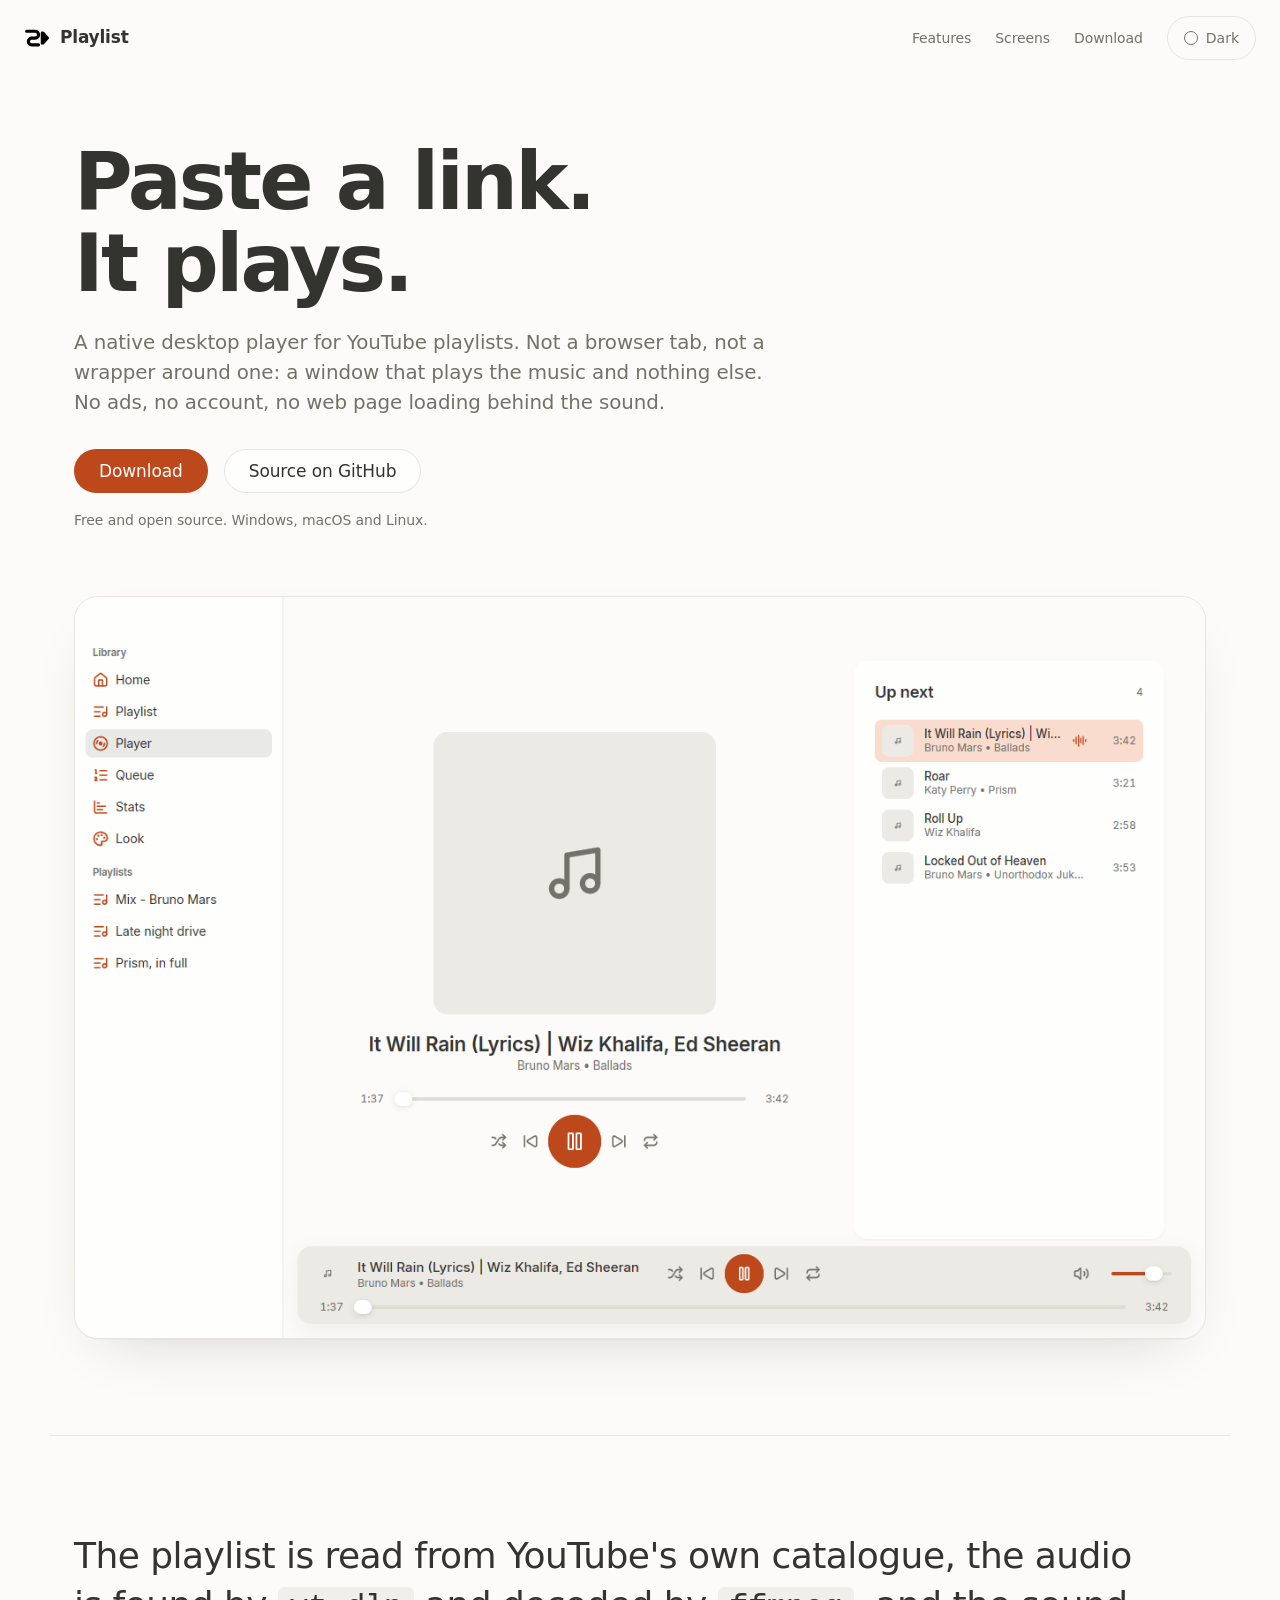
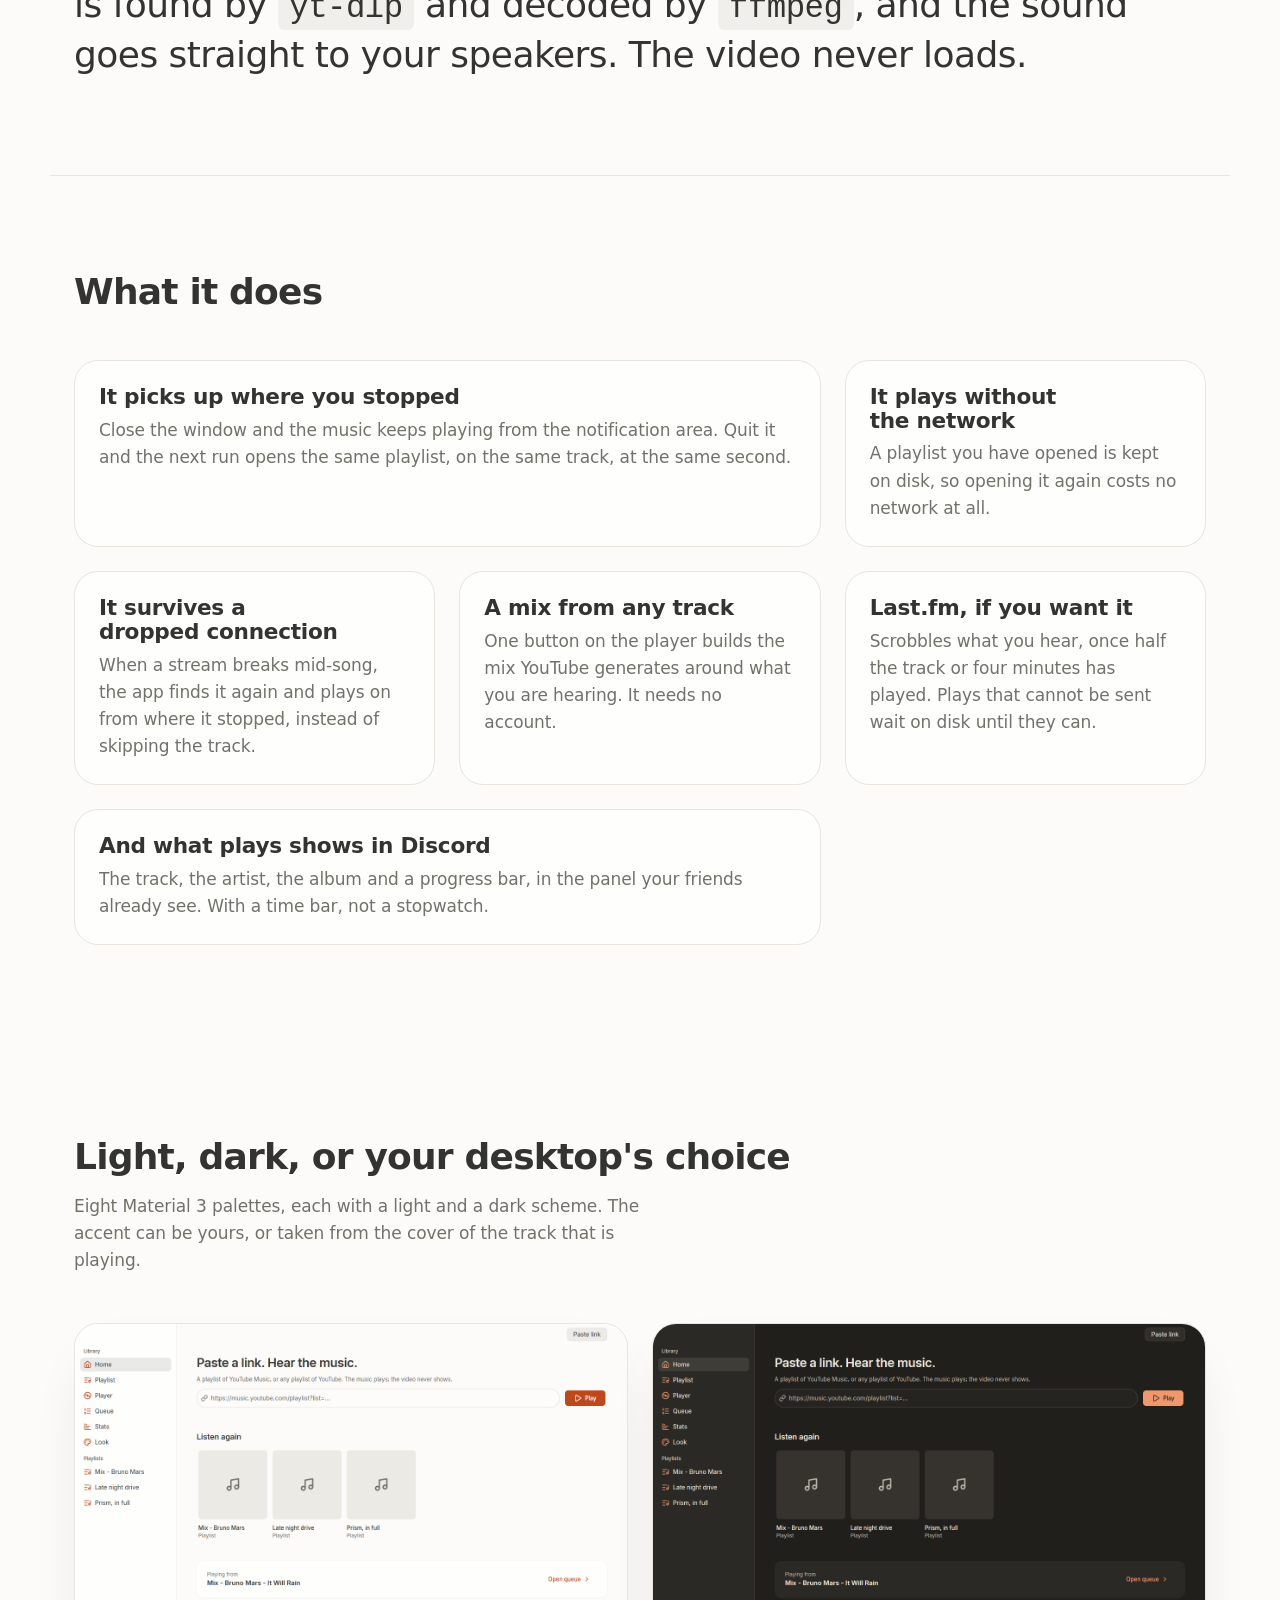
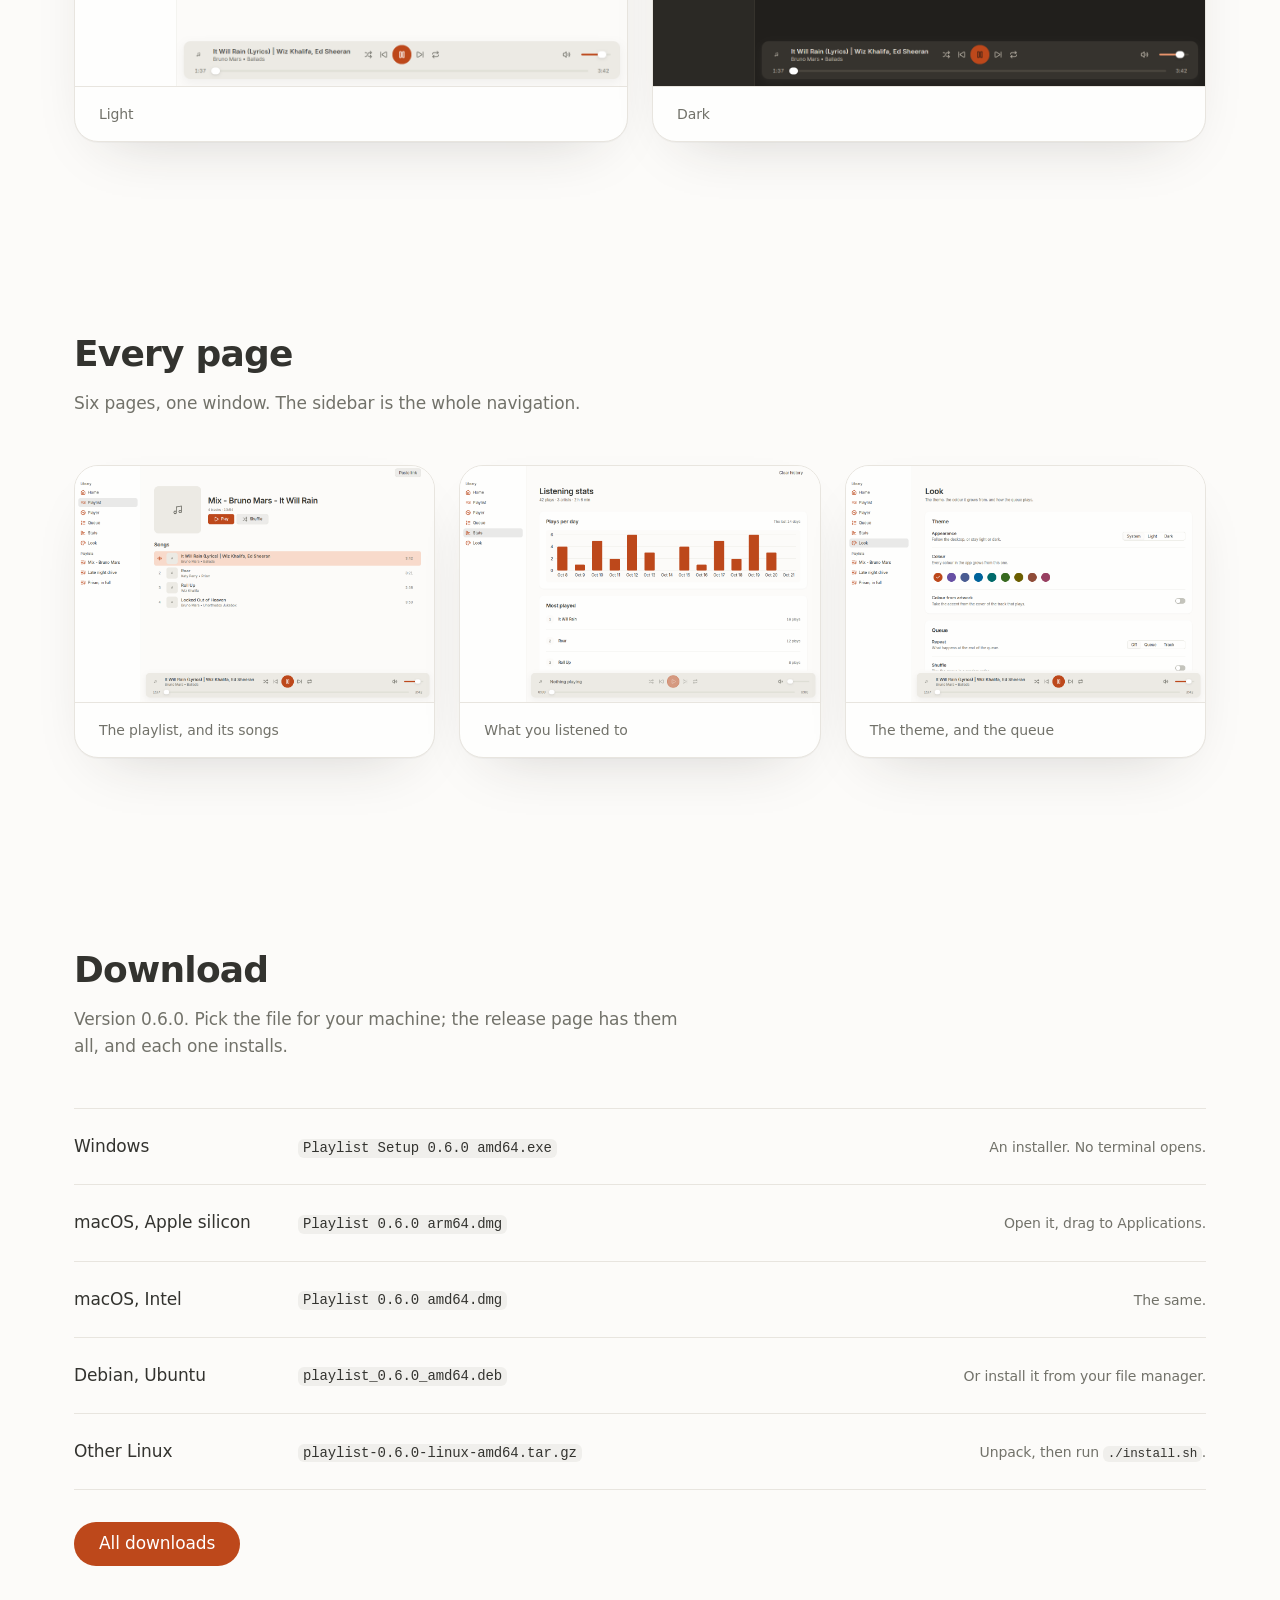
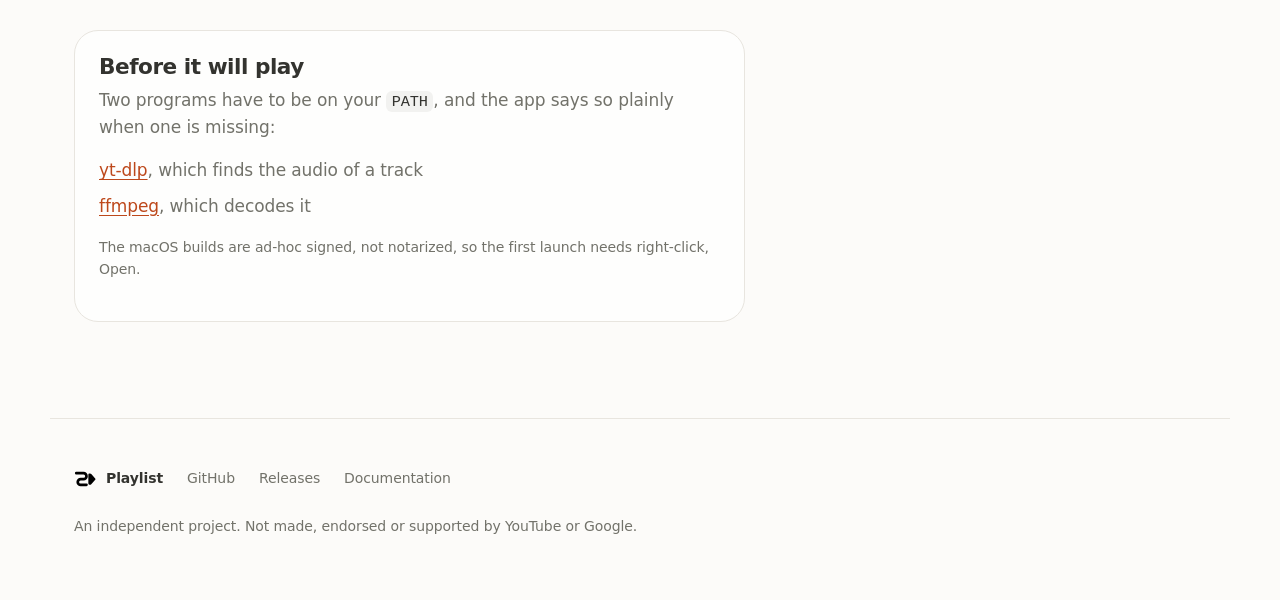
==== site/index.html @ 02766d14 "Add the landing page site/ is a static page for GitHub Pages: the hero, what the app does, both appe" ====
<!DOCTYPE html>
<html lang="en">
<head>
<meta charset="utf-8">
<meta name="viewport" content="width=device-width, initial-scale=1">

<title>Playlist — a native desktop player for YouTube playlists</title>
<meta name="description" content="Paste a YouTube playlist link and it plays. A native desktop app for Windows, macOS and Linux, built with Go. No browser, no ads, no account. It remembers where you stopped, scrobbles to Last.fm, and starts a mix from any track.">
<link rel="canonical" href="https://yaffalhakim1.github.io/playlist/">

<meta property="og:type" content="website">
<meta property="og:site_name" content="Playlist">
<meta property="og:title" content="Playlist — a native desktop player for YouTube playlists">
<meta property="og:description" content="Paste a YouTube playlist link and it plays. A native desktop app for Windows, macOS and Linux. No browser, no ads, no account.">
<meta property="og:url" content="https://yaffalhakim1.github.io/playlist/">
<meta property="og:image" content="https://yaffalhakim1.github.io/playlist/assets/social.png">
<meta property="og:image:width" content="1280">
<meta property="og:image:height" content="640">
<meta property="og:image:alt" content="The Playlist player, showing a track with its cover art and the queue beside it.">
<meta name="twitter:card" content="summary_large_image">
<meta name="twitter:title" content="Playlist — a native desktop player for YouTube playlists">
<meta name="twitter:description" content="Paste a YouTube playlist link and it plays. A native desktop app for Windows, macOS and Linux.">
<meta name="twitter:image" content="https://yaffalhakim1.github.io/playlist/assets/social.png">

<meta name="theme-color" content="#fcfbf9" media="(prefers-color-scheme: light)">
<meta name="theme-color" content="#211f1c" media="(prefers-color-scheme: dark)">

<link rel="icon" href="assets/favicon.ico" sizes="48x48">
<link rel="icon" href="assets/favicon.svg" type="image/svg+xml">
<link rel="apple-touch-icon" href="assets/apple-touch-icon.png">
<link rel="manifest" href="site.webmanifest">
<link rel="stylesheet" href="styles.css">

<script type="application/ld+json">
{
  "@context": "https://schema.org",
  "@type": "SoftwareApplication",
  "name": "Playlist",
  "applicationCategory": "MultimediaApplication",
  "operatingSystem": "Windows, macOS, Linux",
  "description": "A native desktop player for YouTube playlists. Paste a link and it plays, without a browser, ads, or an account.",
  "url": "https://yaffalhakim1.github.io/playlist/",
  "downloadUrl": "https://github.com/yaffalhakim1/playlist/releases/latest",
  "softwareVersion": "0.6.0",
  "license": "https://github.com/yaffalhakim1/playlist",
  "offers": { "@type": "Offer", "price": "0", "priceCurrency": "USD" },
  "screenshot": "https://yaffalhakim1.github.io/playlist/assets/player.png",
  "featureList": [
    "Plays YouTube playlists without a browser",
    "Remembers the playlist and the place in the track",
    "Shuffle, repeat, and a queue you can see",
    "Last.fm scrobbling",
    "Discord Rich Presence",
    "Listening stats",
    "Material 3 palettes, light and dark",
    "Start a mix from any track"
  ]
}
</script>

<script>
  // Set the theme before the first paint, so the page never flashes the wrong
  // one. It is inline and tiny on purpose: a separate file would arrive too
  // late and the flash is exactly what this prevents.
  (function () {
    var saved = null;
    try { saved = localStorage.getItem("theme"); } catch (e) {}
    var dark = saved ? saved === "dark"
      : window.matchMedia("(prefers-color-scheme: dark)").matches;
    document.documentElement.dataset.theme = dark ? "dark" : "light";
    document.documentElement.classList.add("js");
  })();
</script>
</head>

<body>
<a class="skip" href="#main">Skip to content</a>

<header class="site-head">
  <a class="brand" href="./" aria-label="Playlist, home">
    <img src="assets/b-small.svg" alt="" width="28" height="28" class="brand-mark">
    <span>Playlist</span>
  </a>

  <nav aria-label="Sections">
    <a href="#features">Features</a>
    <a href="#screens">Screens</a>
    <a href="#download">Download</a>
  </nav>

  <button class="theme" id="theme-toggle" type="button" aria-live="polite">
    <span class="theme-icon" aria-hidden="true"></span>
    <span class="theme-label">Dark</span>
  </button>
</header>

<main id="main">

  <!-- The hero. The promise is the product's own: paste a link, it plays. -->
  <section class="hero" aria-labelledby="hero-title">
    <h1 id="hero-title">Paste a link.<br>It plays.</h1>
    <p class="lede">
      A native desktop player for YouTube playlists. Not a browser tab, not a
      wrapper around one: a window that plays the music and nothing else. No
      ads, no account, no web page loading behind the sound.
    </p>

    <div class="cta">
      <a class="button button-primary" id="download-top"
         href="https://github.com/yaffalhakim1/playlist/releases/latest">
        Download
      </a>
      <a class="button button-quiet"
         href="https://github.com/yaffalhakim1/playlist">Source on GitHub</a>
    </div>
    <p class="cta-note" id="cta-note">
      Free and open source. Windows, macOS and Linux.
    </p>

    <figure class="shot shot-hero reveal">
      <picture>
        <img src="assets/player.png" data-light="assets/player.png" data-dark="assets/player-dark.png"
             alt="The Playlist player: cover art, the track title and artist, a seek bar at 1:37 of 3:42, the transport controls, and the queue beside it."
             width="1280" height="840" fetchpriority="high" decoding="async">
      </picture>
    </figure>
  </section>

  <!-- One statement about what makes it different, before the feature list. -->
  <section class="claim" aria-label="How it works">
    <p>
      The playlist is read from YouTube's own catalogue, the audio is found by
      <code>yt-dlp</code> and decoded by <code>ffmpeg</code>, and the sound goes
      straight to your speakers. The video never loads.
    </p>
  </section>

  <section id="features" class="features" aria-labelledby="features-title">
    <h2 id="features-title">What it does</h2>

    <div class="feature-grid">
      <article class="feature feature-wide">
        <h3>It picks up where you stopped</h3>
        <p>
          Close the window and the music keeps playing from the notification
          area. Quit it and the next run opens the same playlist, on the same
          track, at the same second.
        </p>
      </article>

      <article class="feature">
        <h3>It plays without the network</h3>
        <p>
          A playlist you have opened is kept on disk, so opening it again costs
          no network at all.
        </p>
      </article>

      <article class="feature">
        <h3>It survives a dropped connection</h3>
        <p>
          When a stream breaks mid-song, the app finds it again and plays on
          from where it stopped, instead of skipping the track.
        </p>
      </article>

      <article class="feature">
        <h3>A mix from any track</h3>
        <p>
          One button on the player builds the mix YouTube generates around what
          you are hearing. It needs no account.
        </p>
      </article>

      <article class="feature">
        <h3>Last.fm, if you want it</h3>
        <p>
          Scrobbles what you hear, once half the track or four minutes has
          played. Plays that cannot be sent wait on disk until they can.
        </p>
      </article>

      <article class="feature feature-wide">
        <h3>And what plays shows in Discord</h3>
        <p>
          The track, the artist, the album and a progress bar, in the panel
          your friends already see. With a time bar, not a stopwatch.
        </p>
      </article>
    </div>
  </section>

  <!-- Two appearances, shown together rather than swapped: the difference is
       the point, and hiding one would hide it. -->
  <section class="appearances" aria-labelledby="appearances-title">
    <h2 id="appearances-title">Light, dark, or your desktop's choice</h2>
    <p class="section-lede">
      Eight Material 3 palettes, each with a light and a dark scheme. The accent
      can be yours, or taken from the cover of the track that is playing.
    </p>

    <div class="pair">
      <figure class="shot reveal">
        <img src="assets/home.png" alt="The home page in light: the link field, and the playlists played before."
             width="1280" height="840" loading="lazy" decoding="async">
        <figcaption>Light</figcaption>
      </figure>
      <figure class="shot reveal">
        <img src="assets/home-dark.png" alt="The same home page in dark, with the cream background and dark ink reversed."
             width="1280" height="840" loading="lazy" decoding="async">
        <figcaption>Dark</figcaption>
      </figure>
    </div>
  </section>

  <section id="screens" class="gallery" aria-labelledby="screens-title">
    <h2 id="screens-title">Every page</h2>
    <p class="section-lede">
      Six pages, one window. The sidebar is the whole navigation.
    </p>

    <div class="gallery-grid">
      <figure class="shot reveal">
        <picture>
          <img src="assets/playlist.png" data-light="assets/playlist.png" data-dark="assets/playlist-dark.png"
               alt="The playlist page: the cover, the title, and the songs with their artists and lengths."
               width="1280" height="840" loading="lazy" decoding="async">
        </picture>
        <figcaption>The playlist, and its songs</figcaption>
      </figure>

      <figure class="shot reveal">
        <picture>
          <img src="assets/stats.png" data-light="assets/stats.png" data-dark="assets/stats-dark.png"
               alt="The stats page: one headline about the period, three facts, and a chart of plays per day."
               width="1280" height="840" loading="lazy" decoding="async">
        </picture>
        <figcaption>What you listened to</figcaption>
      </figure>

      <figure class="shot reveal">
        <picture>
          <img src="assets/look.png" data-light="assets/look.png" data-dark="assets/look-dark.png"
               alt="The Look page: appearance, palette swatches, accent colours, and the queue settings."
               width="1280" height="840" loading="lazy" decoding="async">
        </picture>
        <figcaption>The theme, and the queue</figcaption>
      </figure>
    </div>
  </section>

  <section id="download" class="download" aria-labelledby="download-title">
    <h2 id="download-title">Download</h2>
    <p class="section-lede">
      Version 0.6.0. Pick the file for your machine; the release page has them
      all, and each one installs.
    </p>

    <ul class="platforms">
      <li>
        <span class="platform-name">Windows</span>
        <span class="platform-file"><code>Playlist Setup 0.6.0 amd64.exe</code></span>
        <span class="platform-note">An installer. No terminal opens.</span>
      </li>
      <li>
        <span class="platform-name">macOS, Apple silicon</span>
        <span class="platform-file"><code>Playlist 0.6.0 arm64.dmg</code></span>
        <span class="platform-note">Open it, drag to Applications.</span>
      </li>
      <li>
        <span class="platform-name">macOS, Intel</span>
        <span class="platform-file"><code>Playlist 0.6.0 amd64.dmg</code></span>
        <span class="platform-note">The same.</span>
      </li>
      <li>
        <span class="platform-name">Debian, Ubuntu</span>
        <span class="platform-file"><code>playlist_0.6.0_amd64.deb</code></span>
        <span class="platform-note">Or install it from your file manager.</span>
      </li>
      <li>
        <span class="platform-name">Other Linux</span>
        <span class="platform-file"><code>playlist-0.6.0-linux-amd64.tar.gz</code></span>
        <span class="platform-note">Unpack, then run <code>./install.sh</code>.</span>
      </li>
    </ul>

    <p class="button-row">
      <a class="button button-primary"
         href="https://github.com/yaffalhakim1/playlist/releases/latest">
        All downloads
      </a>
    </p>

    <div class="requirements">
      <h3>Before it will play</h3>
      <p>
        Two programs have to be on your <code>PATH</code>, and the app says so
        plainly when one is missing:
      </p>
      <ul>
        <li><a href="https://github.com/yt-dlp/yt-dlp">yt-dlp</a>, which finds the audio of a track</li>
        <li><a href="https://ffmpeg.org">ffmpeg</a>, which decodes it</li>
      </ul>
      <p class="small">
        The macOS builds are ad-hoc signed, not notarized, so the first launch
        needs right-click, Open.
      </p>
    </div>
  </section>

</main>

<footer class="site-foot">
  <div class="foot-brand">
    <img src="assets/b-small.svg" alt="" width="24" height="24">
    <span>Playlist</span>
  </div>
  <nav aria-label="Elsewhere">
    <a href="https://github.com/yaffalhakim1/playlist">GitHub</a>
    <a href="https://github.com/yaffalhakim1/playlist/releases">Releases</a>
    <a href="https://github.com/yaffalhakim1/playlist/tree/main/docs">Documentation</a>
  </nav>
  <p class="small">
    An independent project. Not made, endorsed or supported by YouTube or Google.
  </p>
</footer>

<script src="main.js"></script>
</body>
</html>
---- site/styles.css ----
/* Playlist — landing page.
 *
 * The colours are the app's own, from src/palettes.go: the Onevra palette the
 * default build ships with. Nothing here is a new colour; every value has a
 * contrast figure in the comment beside it, computed rather than estimated.
 *
 * The scale is the app's too: a 8px base, a 24px inset, and one rounding for
 * cards. A page about a product should look like the product.
 */

:root {
  /* Light: the app's default palette. */
  --page: #fcfbf9;
  --card: #fefefd;
  --ink: #33332f;        /* 12.27:1 on the page */
  --muted: #72726a;      /*  4.69:1 on the page, AA for body */
  --accent: #bd481b;     /*  4.94:1 on the page */
  --on-accent: #ffffff;  /*  5.11:1 on the accent */
  --hairline: #e8e5df;
  --shadow: 42 38 32;

  /* The scale. Every distance is one of these, or a multiple. */
  --s1: 8px;
  --s2: 16px;
  --s3: 24px;
  --s4: 32px;
  --s5: 48px;
  --s6: 64px;
  --s7: 96px;
  --s8: 128px;

  --radius: 24px;
  --radius-small: 12px;

  /* Type. One family, four sizes, three weights. */
  --font: "Inter", -apple-system, BlinkMacSystemFont, "Segoe UI", system-ui, sans-serif;
  --mono: ui-monospace, "SF Mono", "JetBrains Mono", Menlo, monospace;

  --display: clamp(2.6rem, 1.4rem + 5vw, 5rem);
  --headline: clamp(1.6rem, 1.2rem + 1.6vw, 2.25rem);
  --title: clamp(1.15rem, 1.05rem + 0.4vw, 1.35rem);
  --body: clamp(1rem, 0.96rem + 0.2vw, 1.0625rem);
  --small: 0.875rem;

  --ease-out: cubic-bezier(0.23, 1, 0.32, 1);
  --ease-in-out: cubic-bezier(0.77, 0, 0.175, 1);
}

:root[data-theme="dark"] {
  --page: #211f1c;
  --card: #2b2925;
  --ink: #eeeae2;        /* 13.70:1 on the page */
  --muted: #bdb6aa;      /*  8.17:1 on the page */
  --accent: #ed986e;     /*  7.29:1 on the page */
  --on-accent: #211f1c;  /*  7.29:1 on the accent */
  --hairline: #3a3733;
  --shadow: 0 0 0;
}

/* --- reset ------------------------------------------------------------- */

*, *::before, *::after { box-sizing: border-box; }

html {
  /* The anchor links should not put a heading under the sticky header. */
  scroll-padding-top: var(--s7);
  -webkit-text-size-adjust: 100%;
}

body {
  margin: 0;
  background: var(--page);
  color: var(--ink);
  font-family: var(--font);
  font-size: var(--body);
  line-height: 1.6;
  /* Large text is tracked tight, small text open. Apple's own rule, and the
     app follows it too. */
  letter-spacing: -0.006em;
  -webkit-font-smoothing: antialiased;
  text-rendering: optimizeLegibility;
}

img { max-width: 100%; height: auto; display: block; }

h1, h2, h3 {
  margin: 0;
  font-weight: 600;
  line-height: 1.1;
  letter-spacing: -0.022em;
  text-wrap: balance;
}

p { margin: 0; }
ul { margin: 0; padding: 0; list-style: none; }

code {
  font-family: var(--mono);
  font-size: 0.9em;
  /* The ink, not the muted colour: the tint behind the chip lifts the
     background enough that muted text falls to 4.21:1, under the 4.5:1 that
     body text needs. Full-strength ink is 11.8:1 on the same tint. */
  color: var(--ink);
  background: color-mix(in oklab, var(--ink) 6%, transparent);
  padding: 0.1em 0.35em;
  border-radius: 6px;
}

a { color: var(--accent); text-underline-offset: 0.2em; }
a:hover { text-decoration-thickness: 2px; }

:focus-visible {
  outline: 2px solid var(--accent);
  outline-offset: 3px;
  border-radius: 4px;
}

.skip {
  position: absolute;
  left: -9999px;
  top: var(--s2);
  background: var(--card);
  color: var(--ink);
  padding: var(--s1) var(--s2);
  border-radius: var(--radius-small);
  z-index: 10;
}
.skip:focus { left: var(--s2); }

/* --- the header ------------------------------------------------------- */

.site-head {
  position: sticky;
  top: 0;
  z-index: 5;
  display: flex;
  align-items: center;
  gap: var(--s3);
  padding: var(--s2) var(--s3);
  /* Glass over the content, which is the one place a blur belongs: the
     floating functional layer, never the content itself. */
  background: color-mix(in oklab, var(--page) 82%, transparent);
  backdrop-filter: blur(18px) saturate(180%);
  -webkit-backdrop-filter: blur(18px) saturate(180%);
  border-bottom: 1px solid transparent;
  transition: border-color 200ms var(--ease-out);
  /* A narrow window has no room for the sections beside the name and the
     switch. They wrap rather than push the switch off the edge. */
  flex-wrap: wrap;
  row-gap: var(--s1);
}

.site-head[data-stuck="true"] { border-bottom-color: var(--hairline); }

.brand {
  display: flex;
  align-items: center;
  gap: var(--s1);
  color: var(--ink);
  text-decoration: none;
  font-weight: 600;
  letter-spacing: -0.012em;
}
.brand-mark { width: 28px; height: 28px; }

.site-head nav {
  display: flex;
  flex-wrap: wrap;
  gap: var(--s3);
  margin-left: auto;
  font-size: var(--small);
}

/* Under about 560px the sections do not fit beside the name, so they take a
   row of their own and the switch stays on the first. */
@media (max-width: 560px) {
  .site-head { gap: var(--s2); }
  .site-head nav {
    order: 3;
    width: 100%;
    margin-left: 0;
    gap: var(--s2);
  }
  .theme { margin-left: auto; }
}
.site-head nav a {
  color: var(--muted);
  text-decoration: none;
  transition: color 160ms var(--ease-out);
}
.site-head nav a:hover { color: var(--ink); }

.theme {
  display: inline-flex;
  align-items: center;
  gap: var(--s1);
  /* 44px tall: a comfortable target, and it clears the pointer minimum. */
  min-height: 44px;
  padding: 0 var(--s2);
  font: inherit;
  font-size: var(--small);
  color: var(--muted);
  background: transparent;
  border: 1px solid var(--hairline);
  border-radius: 999px;
  cursor: pointer;
  transition: color 160ms var(--ease-out), border-color 160ms var(--ease-out);
}
.theme:hover { color: var(--ink); border-color: var(--muted); }

/* The icon is drawn, not a character: a disc that is filled in the dark and
   outlined in the light, so the button says what it will do. */
.theme-icon {
  width: 14px;
  height: 14px;
  border-radius: 50%;
  border: 1.5px solid currentColor;
  background: transparent;
  transition: background 200ms var(--ease-out), transform 200ms var(--ease-out);
}
:root[data-theme="dark"] .theme-icon {
  background: currentColor;
  transform: scale(0.82);
}

/* --- layout ----------------------------------------------------------- */

main > section {
  /* One inset for the page, and one width for the text: a measure past about
     70 characters is hard to read, whatever the window. */
  padding: var(--s7) var(--s3);
  max-width: 1180px;
  margin: 0 auto;
}

.hero { padding-top: var(--s6); }

.hero h1 {
  font-size: var(--display);
  letter-spacing: -0.035em;
  line-height: 1.02;
  max-width: 16ch;
}

.lede {
  margin-top: var(--s3);
  max-width: 56ch;
  color: var(--muted);
  font-size: clamp(1.0625rem, 1rem + 0.3vw, 1.25rem);
  line-height: 1.5;
}

.cta {
  display: flex;
  flex-wrap: wrap;
  gap: var(--s2);
  margin-top: var(--s4);
}

.button {
  display: inline-flex;
  align-items: center;
  justify-content: center;
  /* 44px: the smallest comfortable target. */
  min-height: 44px;
  padding: 0 var(--s3);
  border-radius: 999px;
  font-weight: 500;
  font-size: var(--body);
  text-decoration: none;
  border: 1px solid transparent;
  transition: background 160ms var(--ease-out), border-color 160ms var(--ease-out),
              transform 160ms var(--ease-out);
}
.button:active { transform: scale(0.98); }

.button-primary {
  background: var(--accent);
  color: var(--on-accent);
}
.button-primary:hover { background: color-mix(in oklab, var(--accent) 88%, var(--ink)); }

.button-quiet {
  color: var(--ink);
  border-color: var(--hairline);
  background: var(--card);
}
.button-quiet:hover { border-color: var(--muted); }

.cta-note {
  margin-top: var(--s2);
  font-size: var(--small);
  color: var(--muted);
}

/* --- shots ------------------------------------------------------------ */

.shot {
  margin: 0;
  border-radius: var(--radius);
  overflow: hidden;
  /* A hairline and a shadow too faint to notice: the card reads as a surface,
     not as a box drawn around a picture. */
  border: 1px solid var(--hairline);
  box-shadow: 0 1px 0 0 rgb(var(--shadow) / 0.03),
              0 24px 60px -32px rgb(var(--shadow) / 0.22);
  background: var(--card);
}

.shot img { width: 100%; }

.shot figcaption {
  padding: var(--s2) var(--s3);
  font-size: var(--small);
  color: var(--muted);
  border-top: 1px solid var(--hairline);
}

.shot-hero { margin-top: var(--s6); }

/* --- the claim -------------------------------------------------------- */

.claim {
  border-top: 1px solid var(--hairline);
  border-bottom: 1px solid var(--hairline);
}
.claim p {
  max-width: 62ch;
  font-size: var(--headline);
  line-height: 1.35;
  letter-spacing: -0.015em;
  font-weight: 500;
  text-wrap: balance;
}

/* --- features --------------------------------------------------------- */

.features h2, .appearances h2, .gallery h2, .download h2 {
  font-size: var(--headline);
  margin-bottom: var(--s2);
}

.section-lede {
  max-width: 56ch;
  color: var(--muted);
  margin-bottom: var(--s5);
}

.feature-grid {
  display: grid;
  gap: var(--s3);
  grid-template-columns: repeat(auto-fit, minmax(min(100%, 280px), 1fr));
  margin-top: var(--s5);
}

.feature {
  padding: var(--s3);
  background: var(--card);
  border: 1px solid var(--hairline);
  border-radius: var(--radius);
}

.feature h3 {
  font-size: var(--title);
  margin-bottom: var(--s1);
  letter-spacing: -0.012em;
}

.feature p {
  color: var(--muted);
  font-size: var(--body);
}

/* Two of the six run wider, which keeps the grid from reading as a set of
   identical tiles: the content decides the shape, not the layout. */
@media (min-width: 860px) {
  .feature-wide { grid-column: span 2; }
}

/* --- appearances ------------------------------------------------------ */

.pair {
  display: grid;
  gap: var(--s3);
  grid-template-columns: 1fr;
}
@media (min-width: 860px) {
  .pair { grid-template-columns: 1fr 1fr; }
}

/* --- gallery ---------------------------------------------------------- */

.gallery-grid {
  display: grid;
  gap: var(--s3);
  grid-template-columns: 1fr;
}
@media (min-width: 720px) {
  .gallery-grid { grid-template-columns: 1fr 1fr; }
}
@media (min-width: 1080px) {
  .gallery-grid { grid-template-columns: repeat(3, 1fr); }
}

/* --- download --------------------------------------------------------- */

.platforms {
  display: grid;
  gap: 0;
  border-top: 1px solid var(--hairline);
  margin-bottom: var(--s4);
}

.platforms li {
  display: grid;
  gap: var(--s1) var(--s3);
  padding: var(--s3) 0;
  border-bottom: 1px solid var(--hairline);
  grid-template-columns: 1fr;
}

@media (min-width: 720px) {
  .platforms li {
    grid-template-columns: 200px 1fr auto;
    align-items: baseline;
  }
}

.platform-name { font-weight: 500; }
.platform-file code { font-size: var(--small); }
.platform-note { color: var(--muted); font-size: var(--small); }

.button-row { margin-bottom: var(--s6); }

.requirements {
  padding: var(--s3);
  border: 1px solid var(--hairline);
  border-radius: var(--radius);
  background: var(--card);
  max-width: 62ch;
}
.requirements h3 { font-size: var(--title); margin-bottom: var(--s1); }
.requirements p { color: var(--muted); margin-bottom: var(--s2); }
.requirements ul { display: grid; gap: var(--s1); margin-bottom: var(--s2); }
.requirements li { color: var(--muted); }
.requirements li a { color: var(--accent); }

.small { font-size: var(--small); color: var(--muted); }

/* --- footer ----------------------------------------------------------- */

.site-foot {
  border-top: 1px solid var(--hairline);
  padding: var(--s5) var(--s3) var(--s6);
  display: grid;
  gap: var(--s3);
  max-width: 1180px;
  margin: 0 auto;
}

@media (min-width: 720px) {
  .site-foot {
    grid-template-columns: auto 1fr;
    align-items: center;
  }
  .site-foot .small { grid-column: 1 / -1; }
}

.foot-brand {
  display: flex;
  align-items: center;
  gap: var(--s1);
  font-weight: 600;
  font-size: var(--small);
}

.site-foot nav {
  display: flex;
  gap: var(--s3);
  font-size: var(--small);
}
.site-foot nav a { color: var(--muted); text-decoration: none; }
.site-foot nav a:hover { color: var(--ink); }

/* --- the reveal ------------------------------------------------------- */

/* A page comes in from a little below, once. It is the only motion on the
   page besides the theme icon and a button's press.
 *
 * The hidden state is applied by the script, not by this file: if the script
 * never runs, nothing may be left invisible. That is what `.js` on the root is
 * for, and why it is added by the inline script in the head.
 *
 * Without `.js` there is no rule at all, so every element keeps the default
 * opacity of 1. That is the whole safety of this pattern. */
html.js .reveal {
  transition: opacity 600ms var(--ease-out), transform 600ms var(--ease-out);
  opacity: 0;
  transform: translateY(14px);
}
html.js .reveal[data-shown="true"] {
  opacity: 1;
  transform: none;
}

@media (prefers-reduced-motion: reduce) {
  /* Fewer and gentler, not none: the fade stays, the movement goes. The
     selector matches the hidden rule's specificity, or it would lose to it. */
  html.js .reveal,
  html.js .reveal:not([data-shown="true"]) {
    opacity: 1;
    transform: none;
    transition: none;
  }
  * { animation-duration: 0.01ms !important; transition-duration: 0.01ms !important; }
}
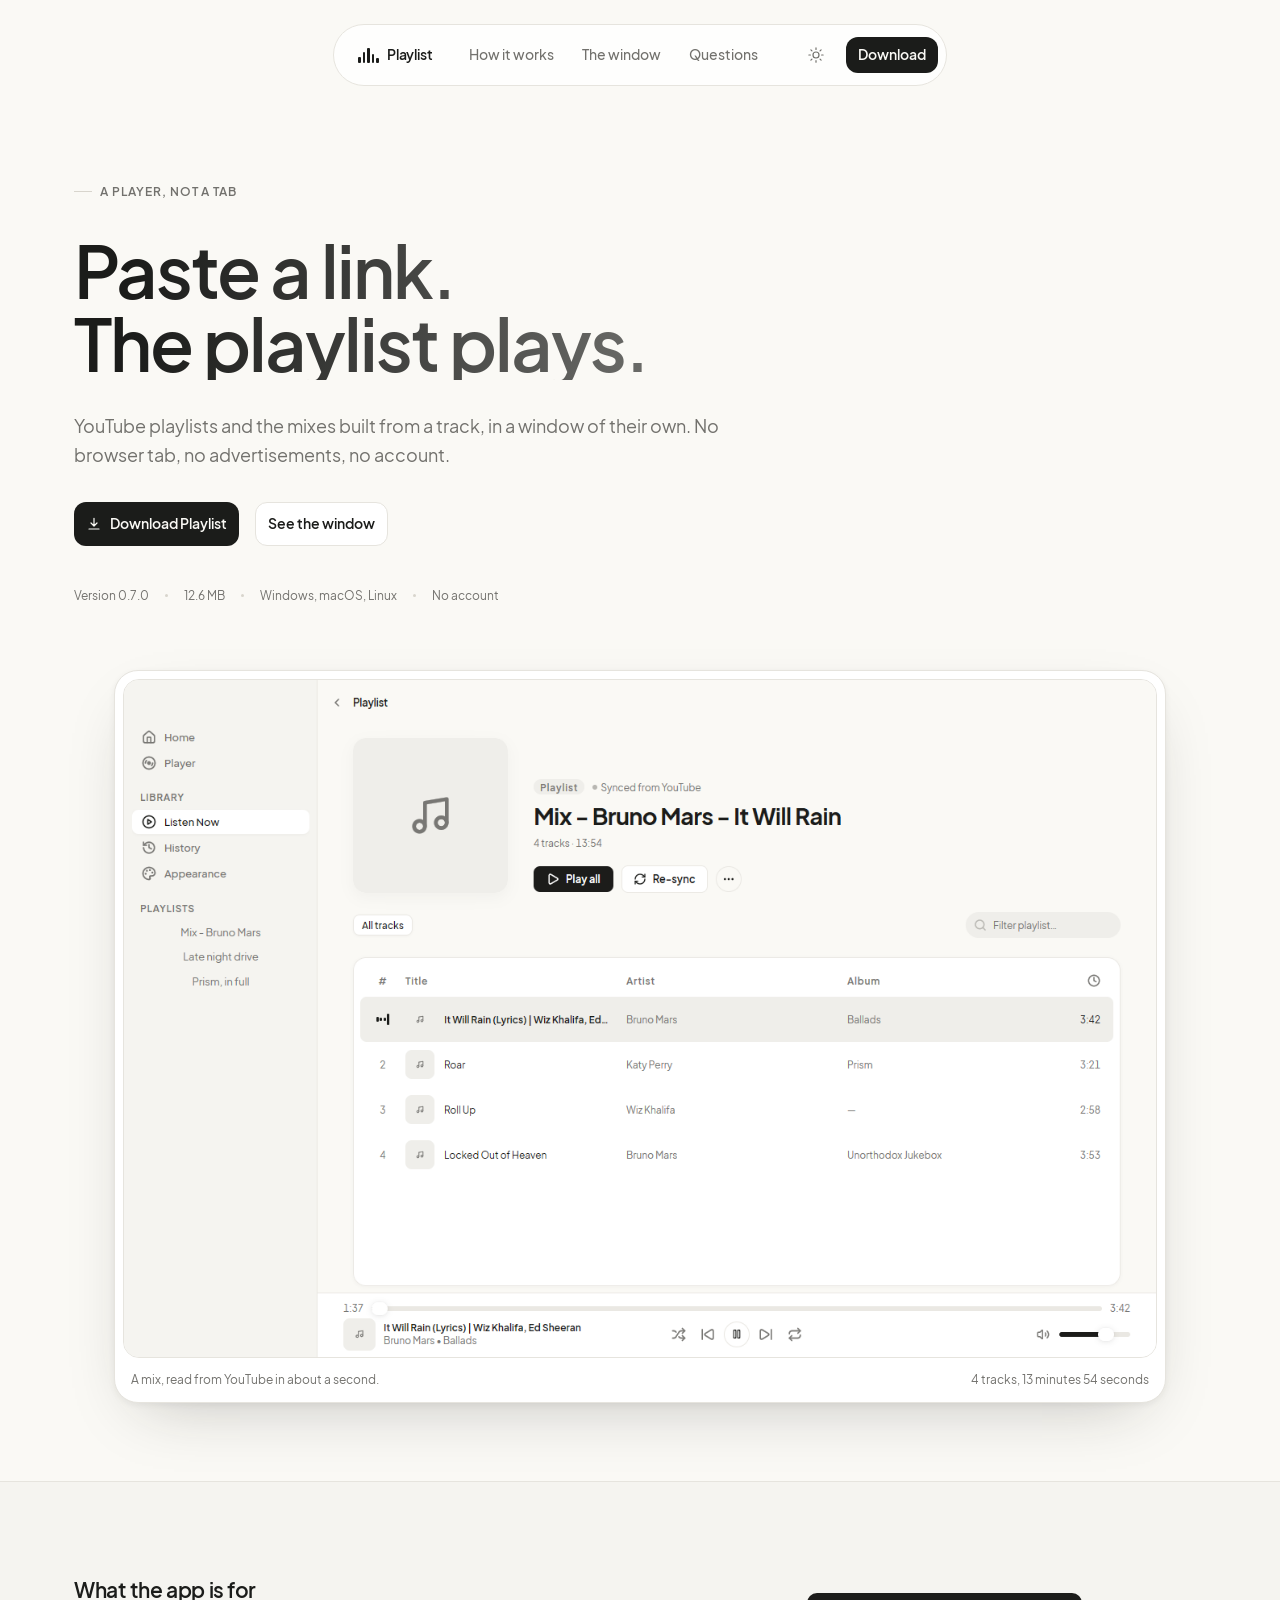
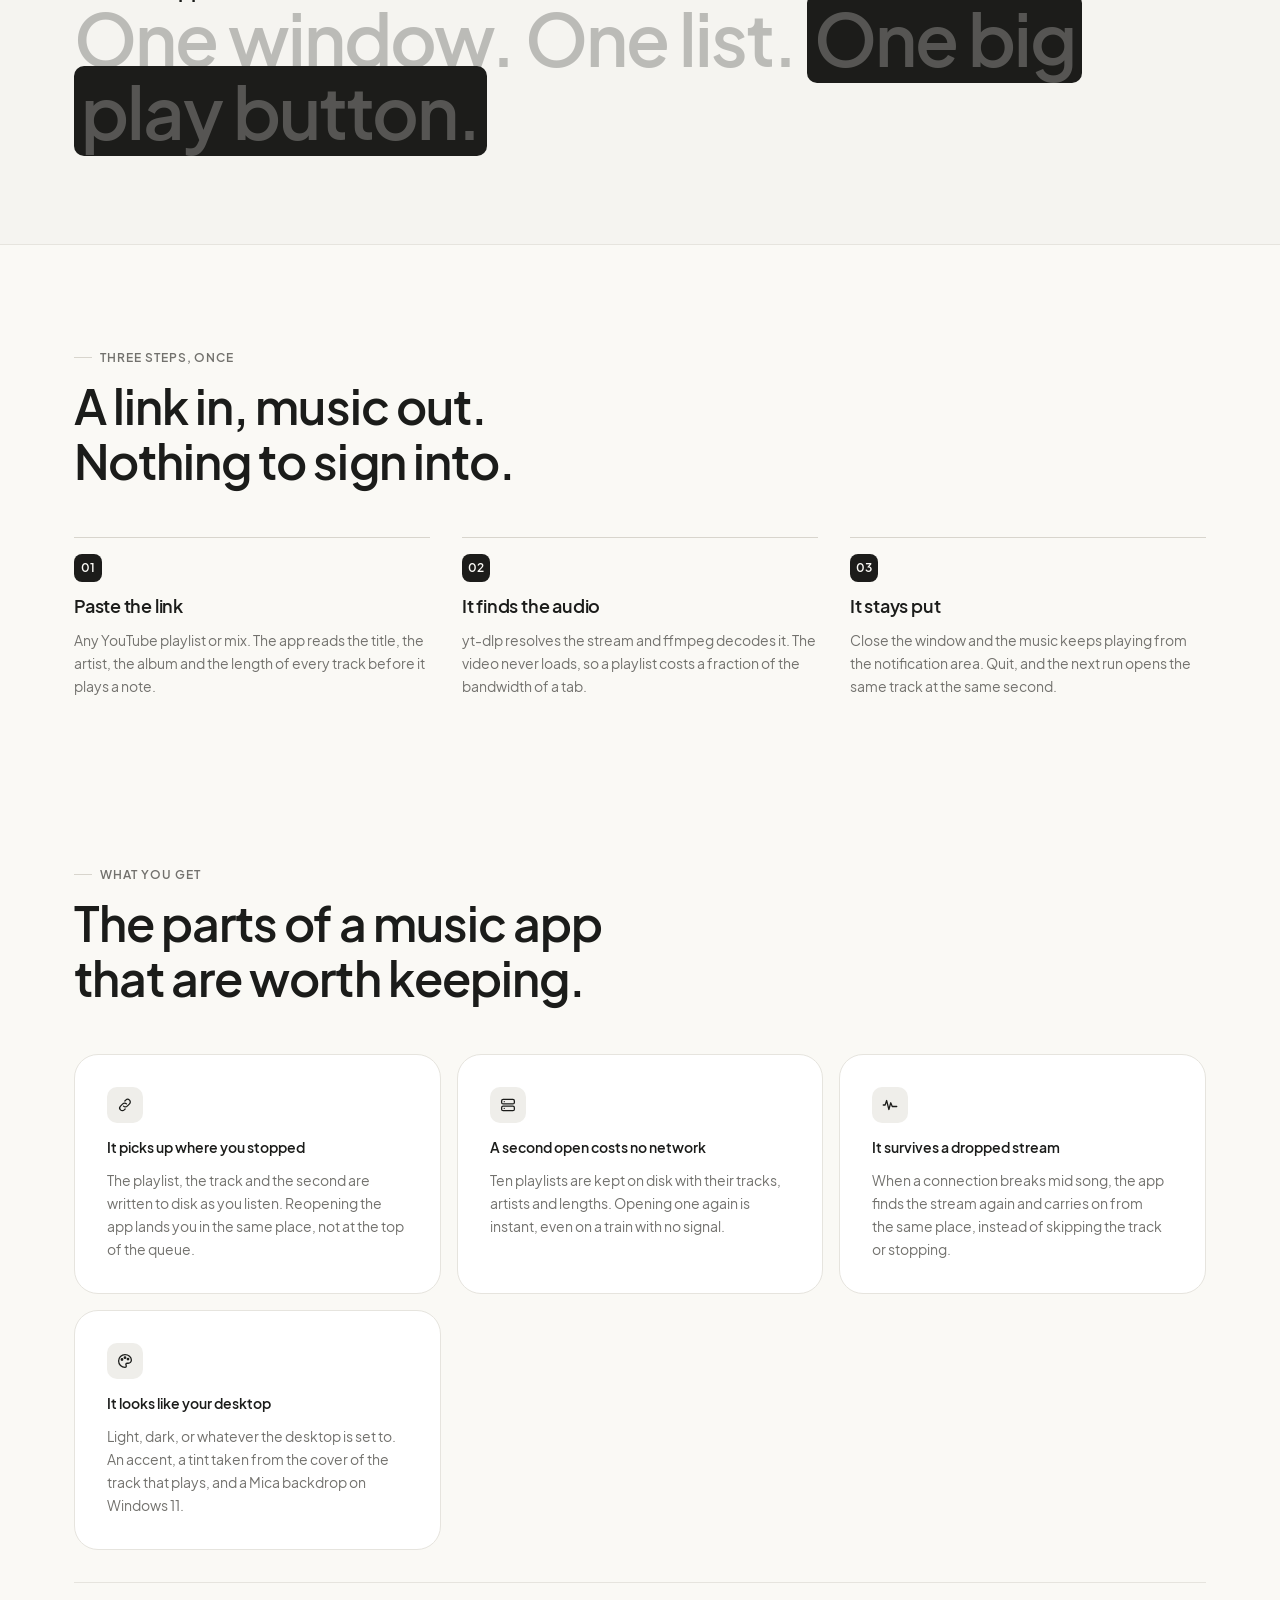
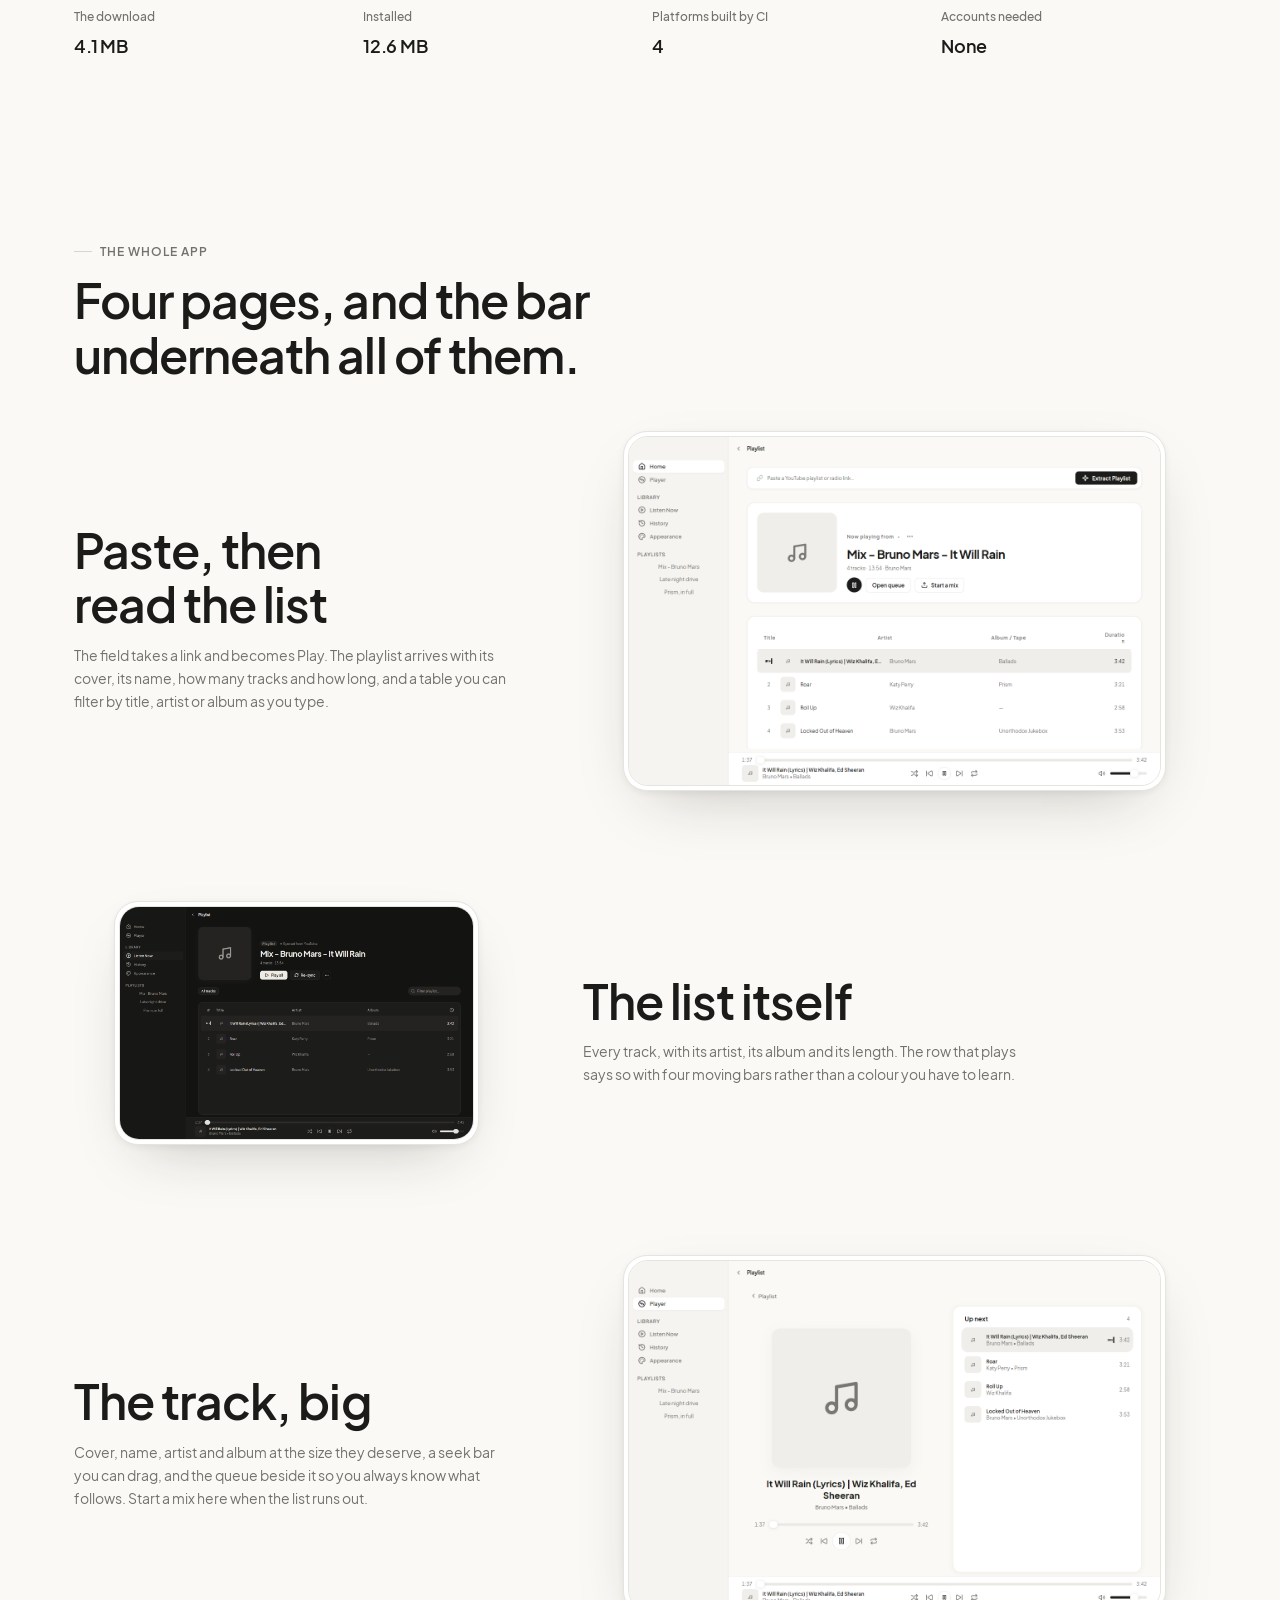
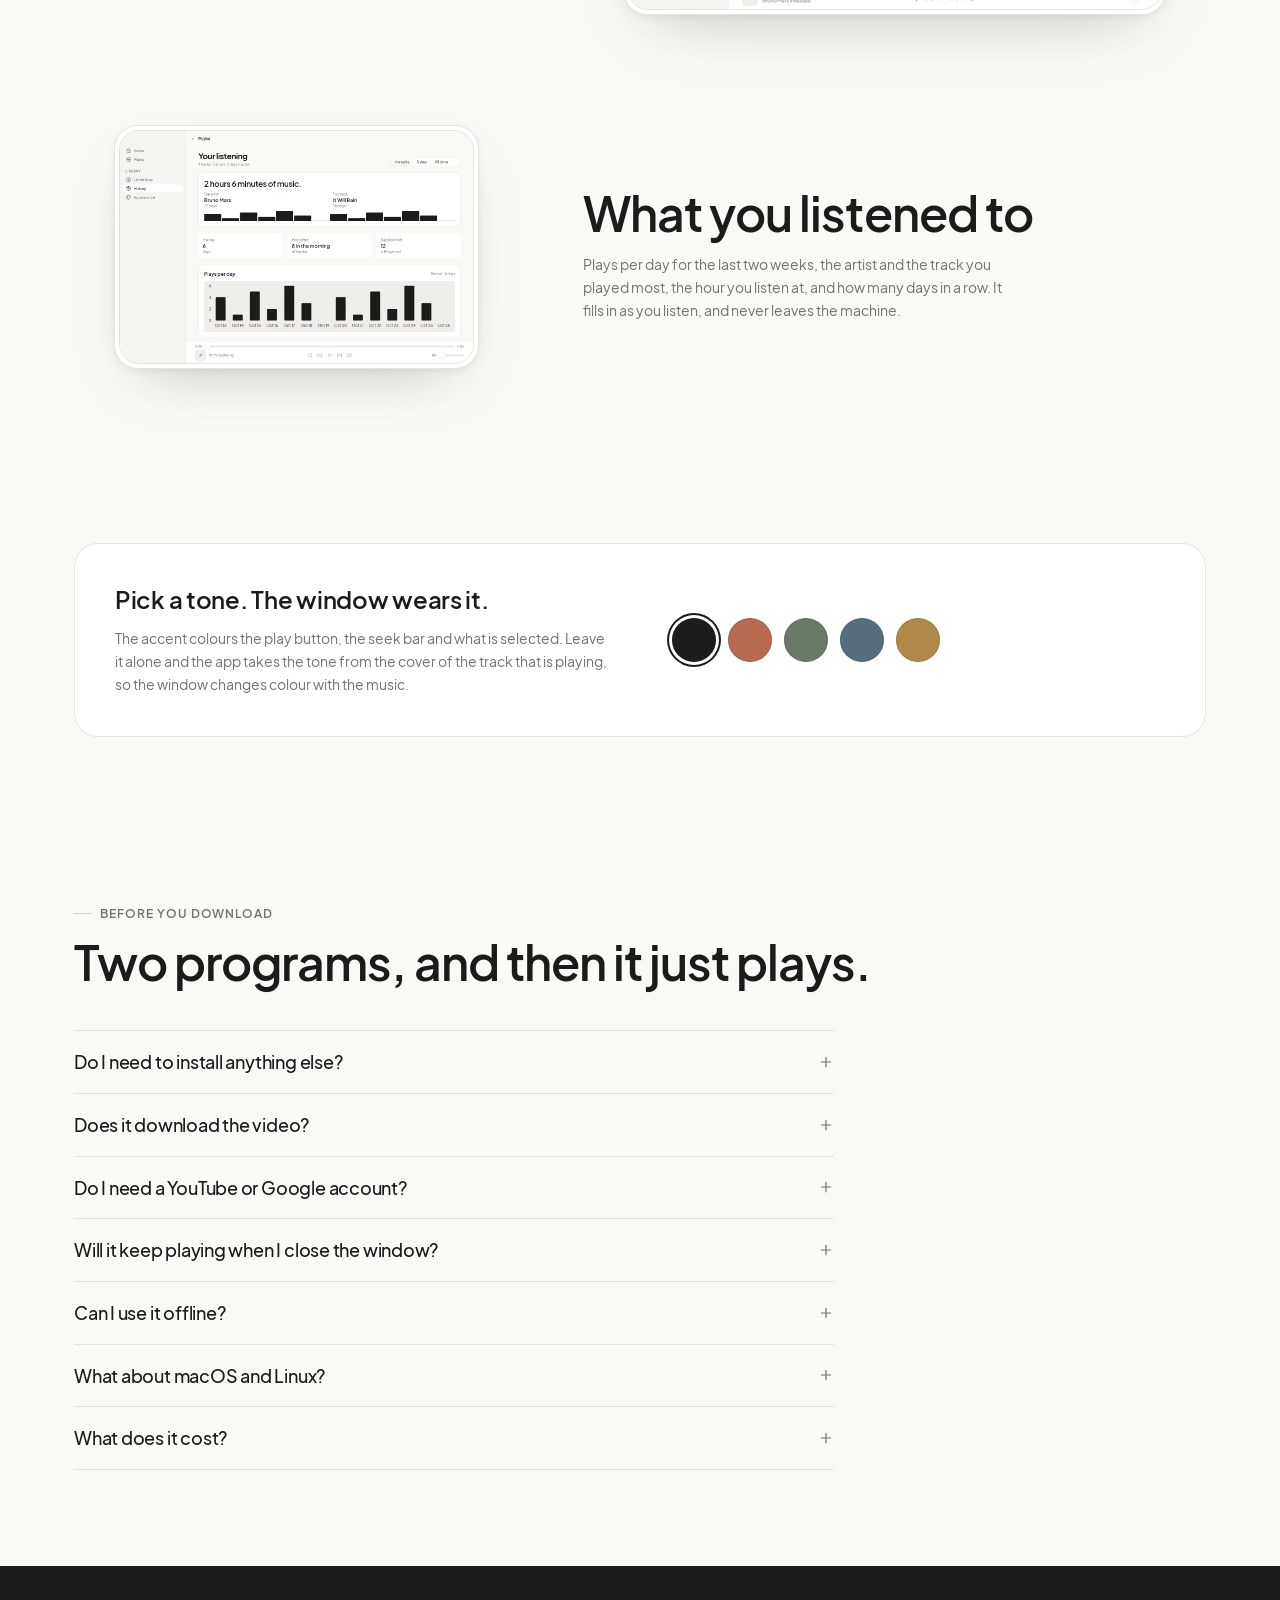
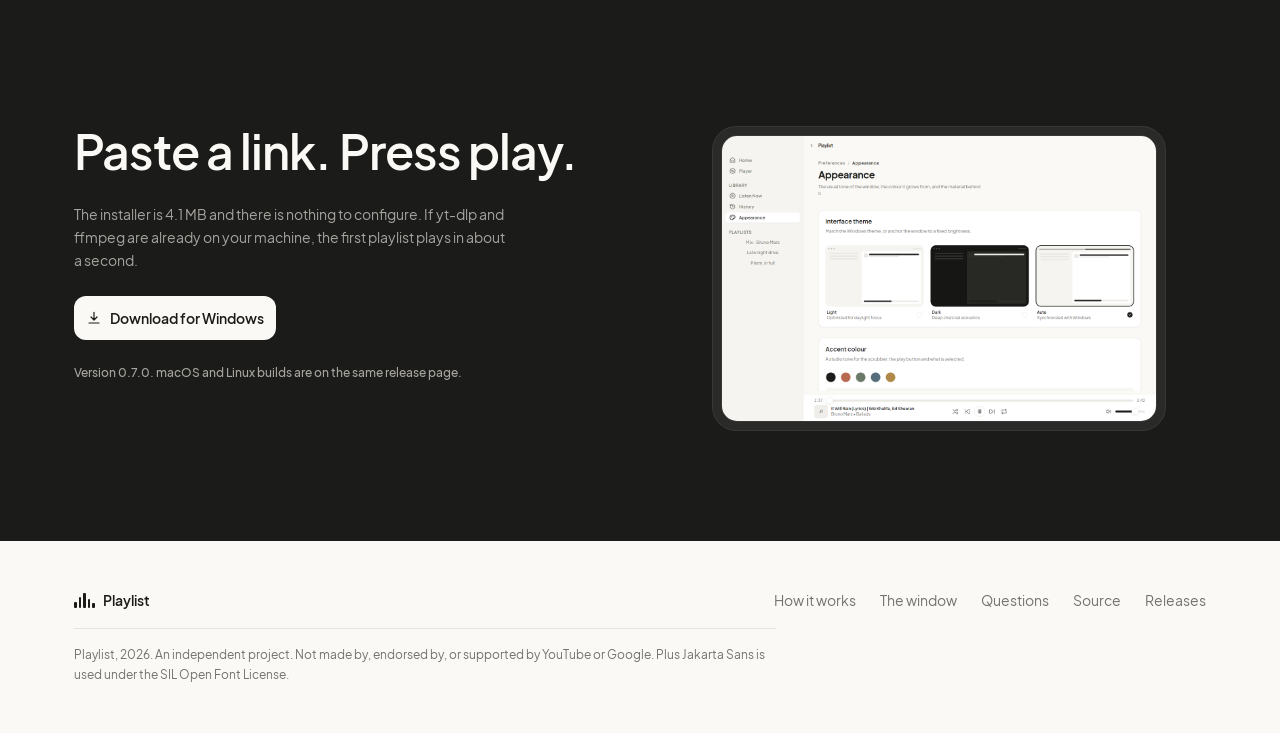
==== commit 665adce1: "Release 0.7.0: MyGo alone, a new look, and a track that plays to its end The app is now built on MyG" ====
--- a/site/index.html
+++ b/site/index.html
@@ -1,330 +1,446 @@
-<!DOCTYPE html>
-<html lang="en">
-<head>
-<meta charset="utf-8">
-<meta name="viewport" content="width=device-width, initial-scale=1">
-
-<title>Playlist — a native desktop player for YouTube playlists</title>
-<meta name="description" content="Paste a YouTube playlist link and it plays. A native desktop app for Windows, macOS and Linux, built with Go. No browser, no ads, no account. It remembers where you stopped, scrobbles to Last.fm, and starts a mix from any track.">
-<link rel="canonical" href="https://yaffalhakim1.github.io/playlist/">
-
-<meta property="og:type" content="website">
-<meta property="og:site_name" content="Playlist">
-<meta property="og:title" content="Playlist — a native desktop player for YouTube playlists">
-<meta property="og:description" content="Paste a YouTube playlist link and it plays. A native desktop app for Windows, macOS and Linux. No browser, no ads, no account.">
-<meta property="og:url" content="https://yaffalhakim1.github.io/playlist/">
-<meta property="og:image" content="https://yaffalhakim1.github.io/playlist/assets/social.png">
-<meta property="og:image:width" content="1280">
-<meta property="og:image:height" content="640">
-<meta property="og:image:alt" content="The Playlist player, showing a track with its cover art and the queue beside it.">
-<meta name="twitter:card" content="summary_large_image">
-<meta name="twitter:title" content="Playlist — a native desktop player for YouTube playlists">
-<meta name="twitter:description" content="Paste a YouTube playlist link and it plays. A native desktop app for Windows, macOS and Linux.">
-<meta name="twitter:image" content="https://yaffalhakim1.github.io/playlist/assets/social.png">
-
-<meta name="theme-color" content="#fcfbf9" media="(prefers-color-scheme: light)">
-<meta name="theme-color" content="#211f1c" media="(prefers-color-scheme: dark)">
-
-<link rel="icon" href="assets/favicon.ico" sizes="48x48">
-<link rel="icon" href="assets/favicon.svg" type="image/svg+xml">
-<link rel="apple-touch-icon" href="assets/apple-touch-icon.png">
-<link rel="manifest" href="site.webmanifest">
-<link rel="stylesheet" href="styles.css">
-
-<script type="application/ld+json">
-{
-  "@context": "https://schema.org",
-  "@type": "SoftwareApplication",
-  "name": "Playlist",
-  "applicationCategory": "MultimediaApplication",
-  "operatingSystem": "Windows, macOS, Linux",
-  "description": "A native desktop player for YouTube playlists. Paste a link and it plays, without a browser, ads, or an account.",
-  "url": "https://yaffalhakim1.github.io/playlist/",
-  "downloadUrl": "https://github.com/yaffalhakim1/playlist/releases/latest",
-  "softwareVersion": "0.6.0",
-  "license": "https://github.com/yaffalhakim1/playlist",
-  "offers": { "@type": "Offer", "price": "0", "priceCurrency": "USD" },
-  "screenshot": "https://yaffalhakim1.github.io/playlist/assets/player.png",
-  "featureList": [
-    "Plays YouTube playlists without a browser",
-    "Remembers the playlist and the place in the track",
-    "Shuffle, repeat, and a queue you can see",
-    "Last.fm scrobbling",
-    "Discord Rich Presence",
-    "Listening stats",
-    "Material 3 palettes, light and dark",
-    "Start a mix from any track"
-  ]
-}
-</script>
-
-<script>
-  // Set the theme before the first paint, so the page never flashes the wrong
-  // one. It is inline and tiny on purpose: a separate file would arrive too
-  // late and the flash is exactly what this prevents.
-  (function () {
-    var saved = null;
-    try { saved = localStorage.getItem("theme"); } catch (e) {}
-    var dark = saved ? saved === "dark"
-      : window.matchMedia("(prefers-color-scheme: dark)").matches;
-    document.documentElement.dataset.theme = dark ? "dark" : "light";
-    document.documentElement.classList.add("js");
-  })();
-</script>
-</head>
-
-<body>
-<a class="skip" href="#main">Skip to content</a>
-
-<header class="site-head">
-  <a class="brand" href="./" aria-label="Playlist, home">
-    <img src="assets/b-small.svg" alt="" width="28" height="28" class="brand-mark">
-    <span>Playlist</span>
-  </a>
-
-  <nav aria-label="Sections">
-    <a href="#features">Features</a>
-    <a href="#screens">Screens</a>
-    <a href="#download">Download</a>
-  </nav>
-
-  <button class="theme" id="theme-toggle" type="button" aria-live="polite">
-    <span class="theme-icon" aria-hidden="true"></span>
-    <span class="theme-label">Dark</span>
-  </button>
-</header>
-
-<main id="main">
-
-  <!-- The hero. The promise is the product's own: paste a link, it plays. -->
-  <section class="hero" aria-labelledby="hero-title">
-    <h1 id="hero-title">Paste a link.<br>It plays.</h1>
-    <p class="lede">
-      A native desktop player for YouTube playlists. Not a browser tab, not a
-      wrapper around one: a window that plays the music and nothing else. No
-      ads, no account, no web page loading behind the sound.
-    </p>
-
-    <div class="cta">
-      <a class="button button-primary" id="download-top"
-         href="https://github.com/yaffalhakim1/playlist/releases/latest">
-        Download
-      </a>
-      <a class="button button-quiet"
-         href="https://github.com/yaffalhakim1/playlist">Source on GitHub</a>
-    </div>
-    <p class="cta-note" id="cta-note">
-      Free and open source. Windows, macOS and Linux.
-    </p>
-
-    <figure class="shot shot-hero reveal">
-      <picture>
-        <img src="assets/player.png" data-light="assets/player.png" data-dark="assets/player-dark.png"
-             alt="The Playlist player: cover art, the track title and artist, a seek bar at 1:37 of 3:42, the transport controls, and the queue beside it."
-             width="1280" height="840" fetchpriority="high" decoding="async">
-      </picture>
-    </figure>
-  </section>
-
-  <!-- One statement about what makes it different, before the feature list. -->
-  <section class="claim" aria-label="How it works">
-    <p>
-      The playlist is read from YouTube's own catalogue, the audio is found by
-      <code>yt-dlp</code> and decoded by <code>ffmpeg</code>, and the sound goes
-      straight to your speakers. The video never loads.
-    </p>
-  </section>
-
-  <section id="features" class="features" aria-labelledby="features-title">
-    <h2 id="features-title">What it does</h2>
-
-    <div class="feature-grid">
-      <article class="feature feature-wide">
-        <h3>It picks up where you stopped</h3>
-        <p>
-          Close the window and the music keeps playing from the notification
-          area. Quit it and the next run opens the same playlist, on the same
-          track, at the same second.
-        </p>
-      </article>
-
-      <article class="feature">
-        <h3>It plays without the network</h3>
-        <p>
-          A playlist you have opened is kept on disk, so opening it again costs
-          no network at all.
-        </p>
-      </article>
-
-      <article class="feature">
-        <h3>It survives a dropped connection</h3>
-        <p>
-          When a stream breaks mid-song, the app finds it again and plays on
-          from where it stopped, instead of skipping the track.
-        </p>
-      </article>
-
-      <article class="feature">
-        <h3>A mix from any track</h3>
-        <p>
-          One button on the player builds the mix YouTube generates around what
-          you are hearing. It needs no account.
-        </p>
-      </article>
-
-      <article class="feature">
-        <h3>Last.fm, if you want it</h3>
-        <p>
-          Scrobbles what you hear, once half the track or four minutes has
-          played. Plays that cannot be sent wait on disk until they can.
-        </p>
-      </article>
-
-      <article class="feature feature-wide">
-        <h3>And what plays shows in Discord</h3>
-        <p>
-          The track, the artist, the album and a progress bar, in the panel
-          your friends already see. With a time bar, not a stopwatch.
-        </p>
-      </article>
-    </div>
-  </section>
-
-  <!-- Two appearances, shown together rather than swapped: the difference is
-       the point, and hiding one would hide it. -->
-  <section class="appearances" aria-labelledby="appearances-title">
-    <h2 id="appearances-title">Light, dark, or your desktop's choice</h2>
-    <p class="section-lede">
-      Eight Material 3 palettes, each with a light and a dark scheme. The accent
-      can be yours, or taken from the cover of the track that is playing.
-    </p>
-
-    <div class="pair">
-      <figure class="shot reveal">
-        <img src="assets/home.png" alt="The home page in light: the link field, and the playlists played before."
-             width="1280" height="840" loading="lazy" decoding="async">
-        <figcaption>Light</figcaption>
-      </figure>
-      <figure class="shot reveal">
-        <img src="assets/home-dark.png" alt="The same home page in dark, with the cream background and dark ink reversed."
-             width="1280" height="840" loading="lazy" decoding="async">
-        <figcaption>Dark</figcaption>
-      </figure>
-    </div>
-  </section>
-
-  <section id="screens" class="gallery" aria-labelledby="screens-title">
-    <h2 id="screens-title">Every page</h2>
-    <p class="section-lede">
-      Six pages, one window. The sidebar is the whole navigation.
-    </p>
-
-    <div class="gallery-grid">
-      <figure class="shot reveal">
-        <picture>
-          <img src="assets/playlist.png" data-light="assets/playlist.png" data-dark="assets/playlist-dark.png"
-               alt="The playlist page: the cover, the title, and the songs with their artists and lengths."
-               width="1280" height="840" loading="lazy" decoding="async">
-        </picture>
-        <figcaption>The playlist, and its songs</figcaption>
-      </figure>
-
-      <figure class="shot reveal">
-        <picture>
-          <img src="assets/stats.png" data-light="assets/stats.png" data-dark="assets/stats-dark.png"
-               alt="The stats page: one headline about the period, three facts, and a chart of plays per day."
-               width="1280" height="840" loading="lazy" decoding="async">
-        </picture>
-        <figcaption>What you listened to</figcaption>
-      </figure>
-
-      <figure class="shot reveal">
-        <picture>
-          <img src="assets/look.png" data-light="assets/look.png" data-dark="assets/look-dark.png"
-               alt="The Look page: appearance, palette swatches, accent colours, and the queue settings."
-               width="1280" height="840" loading="lazy" decoding="async">
-        </picture>
-        <figcaption>The theme, and the queue</figcaption>
-      </figure>
-    </div>
-  </section>
-
-  <section id="download" class="download" aria-labelledby="download-title">
-    <h2 id="download-title">Download</h2>
-    <p class="section-lede">
-      Version 0.6.0. Pick the file for your machine; the release page has them
-      all, and each one installs.
-    </p>
-
-    <ul class="platforms">
-      <li>
-        <span class="platform-name">Windows</span>
-        <span class="platform-file"><code>Playlist Setup 0.6.0 amd64.exe</code></span>
-        <span class="platform-note">An installer. No terminal opens.</span>
-      </li>
-      <li>
-        <span class="platform-name">macOS, Apple silicon</span>
-        <span class="platform-file"><code>Playlist 0.6.0 arm64.dmg</code></span>
-        <span class="platform-note">Open it, drag to Applications.</span>
-      </li>
-      <li>
-        <span class="platform-name">macOS, Intel</span>
-        <span class="platform-file"><code>Playlist 0.6.0 amd64.dmg</code></span>
-        <span class="platform-note">The same.</span>
-      </li>
-      <li>
-        <span class="platform-name">Debian, Ubuntu</span>
-        <span class="platform-file"><code>playlist_0.6.0_amd64.deb</code></span>
-        <span class="platform-note">Or install it from your file manager.</span>
-      </li>
-      <li>
-        <span class="platform-name">Other Linux</span>
-        <span class="platform-file"><code>playlist-0.6.0-linux-amd64.tar.gz</code></span>
-        <span class="platform-note">Unpack, then run <code>./install.sh</code>.</span>
-      </li>
-    </ul>
-
-    <p class="button-row">
-      <a class="button button-primary"
-         href="https://github.com/yaffalhakim1/playlist/releases/latest">
-        All downloads
-      </a>
-    </p>
-
-    <div class="requirements">
-      <h3>Before it will play</h3>
-      <p>
-        Two programs have to be on your <code>PATH</code>, and the app says so
-        plainly when one is missing:
-      </p>
-      <ul>
-        <li><a href="https://github.com/yt-dlp/yt-dlp">yt-dlp</a>, which finds the audio of a track</li>
-        <li><a href="https://ffmpeg.org">ffmpeg</a>, which decodes it</li>
-      </ul>
-      <p class="small">
-        The macOS builds are ad-hoc signed, not notarized, so the first launch
-        needs right-click, Open.
-      </p>
-    </div>
-  </section>
-
-</main>
-
-<footer class="site-foot">
-  <div class="foot-brand">
-    <img src="assets/b-small.svg" alt="" width="24" height="24">
-    <span>Playlist</span>
-  </div>
-  <nav aria-label="Elsewhere">
-    <a href="https://github.com/yaffalhakim1/playlist">GitHub</a>
-    <a href="https://github.com/yaffalhakim1/playlist/releases">Releases</a>
-    <a href="https://github.com/yaffalhakim1/playlist/tree/main/docs">Documentation</a>
-  </nav>
-  <p class="small">
-    An independent project. Not made, endorsed or supported by YouTube or Google.
-  </p>
-</footer>
-
-<script src="main.js"></script>
-</body>
-</html>
+<!doctype html>
+<html lang="en">
+<head>
+<meta charset="utf-8">
+<meta name="viewport" content="width=device-width, initial-scale=1, viewport-fit=cover">
+<meta name="color-scheme" content="light dark">
+<title>Playlist, a desktop player for YouTube playlists</title>
+<meta name="description" content="Paste a YouTube playlist or mix link and it plays, in a window of its own. No browser tab, no ads, no account. A 12.6 MB native app for Windows, macOS and Linux, built in Go.">
+<link rel="canonical" href="https://yaffalhakim1.github.io/playlist/">
+
+<meta property="og:type" content="website">
+<meta property="og:site_name" content="Playlist">
+<meta property="og:title" content="Playlist, a desktop player for YouTube playlists">
+<meta property="og:description" content="Paste a link and the playlist plays, in a window of its own. No browser tab, no ads, no account.">
+<meta property="og:url" content="https://yaffalhakim1.github.io/playlist/">
+<meta property="og:image" content="https://yaffalhakim1.github.io/playlist/assets/social.png">
+<meta property="og:image:width" content="1280">
+<meta property="og:image:height" content="640">
+<meta property="og:image:alt" content="The Playlist window: a mix called It Will Rain, its four tracks, and the player bar along the bottom.">
+<meta name="twitter:card" content="summary_large_image">
+<meta name="twitter:title" content="Playlist, a desktop player for YouTube playlists">
+<meta name="twitter:description" content="Paste a link and the playlist plays, in a window of its own.">
+<meta name="twitter:image" content="https://yaffalhakim1.github.io/playlist/assets/social.png">
+
+<link rel="icon" href="assets/favicon.ico" sizes="48x48">
+<link rel="icon" href="assets/favicon.svg" type="image/svg+xml">
+<link rel="apple-touch-icon" href="assets/apple-touch-icon.png">
+<link rel="manifest" href="site.webmanifest">
+<meta name="theme-color" content="#faf9f5" media="(prefers-color-scheme: light)">
+<meta name="theme-color" content="#131312" media="(prefers-color-scheme: dark)">
+
+<link rel="preload" href="assets/fonts/PlusJakartaSans-Regular.woff2" as="font" type="font/woff2" crossorigin>
+<link rel="preload" href="assets/fonts/PlusJakartaSans-SemiBold.woff2" as="font" type="font/woff2" crossorigin>
+<link rel="preload" href="assets/window-playlist.png" as="image" fetchpriority="high">
+<link rel="stylesheet" href="styles.css">
+
+<script>
+  /* The theme is settled before the first paint, so a dark reader never sees
+   * the light page flash white at them. */
+  (function () {
+    var saved = null;
+    try { saved = localStorage.getItem("playlist-theme"); } catch (e) {}
+    var dark = saved === "dark" || (!saved && window.matchMedia("(prefers-color-scheme: dark)").matches);
+    if (dark) document.documentElement.setAttribute("data-theme", "dark");
+  })();
+</script>
+
+<script type="application/ld+json">
+{
+  "@context": "https://schema.org",
+  "@type": "SoftwareApplication",
+  "name": "Playlist",
+  "applicationCategory": "MultimediaApplication",
+  "applicationSubCategory": "Music player",
+  "operatingSystem": "Windows 11, macOS, Linux",
+  "description": "A native desktop player for YouTube playlists and the mixes YouTube builds from a track. Paste a link and it plays, without a browser tab, an advertisement, or an account.",
+  "url": "https://yaffalhakim1.github.io/playlist/",
+  "downloadUrl": "https://github.com/yaffalhakim1/playlist/releases/latest",
+  "softwareVersion": "0.7.0",
+  "fileSize": "12.6MB",
+  "offers": { "@type": "Offer", "price": "0", "priceCurrency": "USD" },
+  "screenshot": "https://yaffalhakim1.github.io/playlist/assets/window-playlist.png",
+  "featureList": [
+    "Plays a YouTube playlist or mix without a browser tab",
+    "Keeps a playlist on disk, so the second open needs no network",
+    "Reopens on the playlist and the second of the track you stopped at",
+    "Shuffle, repeat and a visible queue",
+    "Re-sync a playlist from YouTube when its list has moved on",
+    "Builds a mix around the track that is playing",
+    "Last.fm scrobbling and Discord Rich Presence",
+    "Counts the plays of every day",
+    "Light and dark, an accent, a tint taken from the cover, and a Mica backdrop"
+  ]
+}
+</script>
+</head>
+<body>
+<a class="skip" href="#main">Skip to content</a>
+
+<header class="nav" id="nav">
+  <div class="nav__pill">
+    <a class="wordmark" href="#top" aria-label="Playlist, back to the top">
+      <span class="wordmark__mark" aria-hidden="true"><i></i><i></i><i></i><i></i><i></i></span>
+      Playlist
+    </a>
+
+    <nav class="nav__links" aria-label="Sections">
+      <a href="#how">How it works</a>
+      <a href="#tour">The window</a>
+      <a href="#questions">Questions</a>
+    </nav>
+
+    <div class="nav__tools">
+      <button class="theme-toggle" type="button" id="theme-toggle" aria-label="Switch to the dark theme">
+        <svg class="icon-sun" viewBox="0 0 24 24" fill="none" stroke="currentColor" stroke-width="1.6" stroke-linecap="round" aria-hidden="true">
+          <circle cx="12" cy="12" r="4"></circle>
+          <path d="M12 2.5v2M12 19.5v2M2.5 12h2M19.5 12h2M5.2 5.2l1.4 1.4M17.4 17.4l1.4 1.4M18.8 5.2l-1.4 1.4M6.6 17.4l-1.4 1.4"></path>
+        </svg>
+        <svg class="icon-moon" viewBox="0 0 24 24" fill="none" stroke="currentColor" stroke-width="1.6" stroke-linecap="round" stroke-linejoin="round" aria-hidden="true">
+          <path d="M20 14.2A8.2 8.2 0 0 1 9.8 4a8.4 8.4 0 1 0 10.2 10.2Z"></path>
+        </svg>
+      </button>
+
+      <a class="btn btn--primary btn--small" href="https://github.com/yaffalhakim1/playlist/releases/latest" data-download>Download</a>
+
+      <button class="nav__burger" type="button" id="burger" aria-label="Open the menu" aria-expanded="false" aria-controls="menu">
+        <i></i><i></i><i></i>
+      </button>
+    </div>
+  </div>
+</header>
+
+<div class="menu" id="menu" data-open="false">
+  <a href="#how">How it works</a>
+  <a href="#tour">The window</a>
+  <a href="#questions">Questions</a>
+  <a href="https://github.com/yaffalhakim1/playlist/releases/latest" data-download>Download</a>
+</div>
+
+<main id="main">
+
+  <section class="hero" id="top" aria-labelledby="hero-h">
+    <div class="container">
+      <div class="hero__text">
+        <p class="eyebrow reveal">A player, not a tab</p>
+        <h1 id="hero-h">Paste a link.<br>The playlist plays.</h1>
+        <p class="lead hero__lead reveal" data-delay="1">
+          YouTube playlists and the mixes built from a track, in a window of their own.
+          No browser tab, no advertisements, no account.
+        </p>
+        <div class="hero__action reveal" data-delay="2">
+          <a class="btn btn--primary" href="https://github.com/yaffalhakim1/playlist/releases/latest" data-download>
+            <svg viewBox="0 0 24 24" width="16" height="16" fill="none" stroke="currentColor" stroke-width="1.8" stroke-linecap="round" stroke-linejoin="round" aria-hidden="true">
+              <path d="M12 3.5v11M7.5 10.5 12 15l4.5-4.5M4.5 19.5h15"></path>
+            </svg>
+            Download Playlist
+          </a>
+          <a class="btn btn--quiet" href="#tour">See the window</a>
+        </div>
+        <p class="hero__facts reveal" data-delay="3">
+          <span>Version 0.7.0</span>
+          <span>12.6 MB</span>
+          <span>Windows, macOS, Linux</span>
+          <span>No account</span>
+        </p>
+      </div>
+
+      <figure class="window reveal" data-delay="2" data-blur="true">
+        <img src="assets/window-playlist.png" width="1280" height="840" fetchpriority="high"
+             alt="The Playlist window on a mix called It Will Rain. The sidebar lists Home, Player, Listen Now, History and Appearance, then the playlists opened before. The page shows the cover, four tracks with their artists, albums and lengths, and the player bar across the bottom at 1 minute 37 seconds of 3 minutes 42.">
+        <figcaption>
+          <span>A mix, read from YouTube in about a second.</span>
+          <span>4 tracks, 13 minutes 54 seconds</span>
+        </figcaption>
+      </figure>
+    </div>
+  </section>
+
+  <section class="tagline" aria-labelledby="tagline-h">
+    <div class="container">
+      <h2 class="visually-hidden" id="tagline-h">What the app is for</h2>
+      <p data-tagline>One window. One list. <span class="mark">One big play button.</span></p>
+    </div>
+  </section>
+
+  <section class="section" id="how" aria-labelledby="how-h">
+    <div class="container">
+      <p class="eyebrow reveal">Three steps, once</p>
+      <h2 class="headline reveal" id="how-h" data-delay="1" style="margin-top: var(--s-3); max-width: 24ch;">
+        A link in, music out. Nothing to sign into.
+      </h2>
+
+      <ol class="steps">
+        <li class="step reveal" data-delay="1">
+          <h3>Paste the link</h3>
+          <p>Any YouTube playlist or mix. The app reads the title, the artist, the album and the length of every track before it plays a note.</p>
+        </li>
+        <li class="step reveal" data-delay="2">
+          <h3>It finds the audio</h3>
+          <p>yt-dlp resolves the stream and ffmpeg decodes it. The video never loads, so a playlist costs a fraction of the bandwidth of a tab.</p>
+        </li>
+        <li class="step reveal" data-delay="3">
+          <h3>It stays put</h3>
+          <p>Close the window and the music keeps playing from the notification area. Quit, and the next run opens the same track at the same second.</p>
+        </li>
+      </ol>
+    </div>
+  </section>
+
+  <section class="section section--tight" aria-labelledby="why-h">
+    <div class="container">
+      <p class="eyebrow reveal">What you get</p>
+      <h2 class="headline reveal" id="why-h" data-delay="1" style="margin-top: var(--s-3); max-width: 26ch;">
+        The parts of a music app that are worth keeping.
+      </h2>
+
+      <div class="benefits">
+        <article class="benefit reveal" data-delay="1">
+          <span class="benefit__icon" aria-hidden="true">
+            <svg viewBox="0 0 24 24" fill="none" stroke="currentColor" stroke-width="1.7" stroke-linecap="round" stroke-linejoin="round">
+              <path d="M10 13.5a3.5 3.5 0 0 0 5 0l3-3a3.5 3.5 0 0 0-5-5l-1.2 1.2"></path>
+              <path d="M14 10.5a3.5 3.5 0 0 0-5 0l-3 3a3.5 3.5 0 0 0 5 5l1.2-1.2"></path>
+            </svg>
+          </span>
+          <h3>It picks up where you stopped</h3>
+          <p>The playlist, the track and the second are written to disk as you listen. Reopening the app lands you in the same place, not at the top of the queue.</p>
+        </article>
+
+        <article class="benefit reveal" data-delay="2">
+          <span class="benefit__icon" aria-hidden="true">
+            <svg viewBox="0 0 24 24" fill="none" stroke="currentColor" stroke-width="1.7" stroke-linecap="round" stroke-linejoin="round">
+              <rect x="3.5" y="4.5" width="17" height="6" rx="2"></rect>
+              <rect x="3.5" y="13.5" width="17" height="6" rx="2"></rect>
+              <path d="M7 7.5h.01M7 16.5h.01"></path>
+            </svg>
+          </span>
+          <h3>A second open costs no network</h3>
+          <p>Ten playlists are kept on disk with their tracks, artists and lengths. Opening one again is instant, even on a train with no signal.</p>
+        </article>
+
+        <article class="benefit reveal" data-delay="3">
+          <span class="benefit__icon" aria-hidden="true">
+            <svg viewBox="0 0 24 24" fill="none" stroke="currentColor" stroke-width="1.7" stroke-linecap="round" stroke-linejoin="round">
+              <path d="M3 12h2.5l2-6 3 12 2.5-9 2 5H21"></path>
+            </svg>
+          </span>
+          <h3>It survives a dropped stream</h3>
+          <p>When a connection breaks mid song, the app finds the stream again and carries on from the same place, instead of skipping the track or stopping.</p>
+        </article>
+
+        <article class="benefit reveal" data-delay="4">
+          <span class="benefit__icon" aria-hidden="true">
+            <svg viewBox="0 0 24 24" fill="none" stroke="currentColor" stroke-width="1.7" stroke-linecap="round" stroke-linejoin="round">
+              <path d="M12 3.5a8.5 8.5 0 1 0 0 17c1.2 0 1.8-.8 1.8-1.7 0-1-.7-1.4-.7-2.3 0-.8.7-1.5 1.6-1.5h1.6a4.2 4.2 0 0 0 4.2-4.2c0-4-3.7-7.3-8.5-7.3Z"></path>
+              <circle cx="8" cy="10" r="1"></circle>
+              <circle cx="12" cy="7.6" r="1"></circle>
+              <circle cx="16" cy="9.4" r="1"></circle>
+            </svg>
+          </span>
+          <h3>It looks like your desktop</h3>
+          <p>Light, dark, or whatever the desktop is set to. An accent, a tint taken from the cover of the track that plays, and a Mica backdrop on Windows 11.</p>
+        </article>
+      </div>
+
+      <dl class="proof reveal">
+        <div>
+          <dt>The download</dt>
+          <dd>4.1 MB</dd>
+        </div>
+        <div>
+          <dt>Installed</dt>
+          <dd>12.6 MB</dd>
+        </div>
+        <div>
+          <dt>Platforms built by CI</dt>
+          <dd>4</dd>
+        </div>
+        <div>
+          <dt>Accounts needed</dt>
+          <dd>None</dd>
+        </div>
+      </dl>
+    </div>
+  </section>
+
+  <section class="section" id="tour" aria-labelledby="tour-h">
+    <div class="container">
+      <p class="eyebrow reveal">The whole app</p>
+      <h2 class="headline reveal" id="tour-h" data-delay="1" style="margin-top: var(--s-3); max-width: 22ch;">
+        Four pages, and the bar underneath all of them.
+      </h2>
+
+      <div class="tour">
+        <article class="tour__item reveal">
+          <div class="tour__text">
+            <h3>Paste, then read the list</h3>
+            <p>The field takes a link and becomes Play. The playlist arrives with its cover, its name, how many tracks and how long, and a table you can filter by title, artist or album as you type.</p>
+          </div>
+          <figure class="window">
+            <img src="assets/window-home.png" width="1280" height="840" loading="lazy"
+                 alt="The home page. A field at the top reads Paste a YouTube playlist or radio link, with an Extract Playlist button. Below it, the open mix with its cover, Play all and Open queue, and the first four tracks in a table.">
+          </figure>
+        </article>
+
+        <article class="tour__item reveal">
+          <div class="tour__text">
+            <h3>The list itself</h3>
+            <p>Every track, with its artist, its album and its length. The row that plays says so with four moving bars rather than a colour you have to learn.</p>
+          </div>
+          <figure class="window">
+            <img src="assets/window-playlist-dark.png" width="1280" height="840" loading="lazy"
+                 alt="The playlist page in the dark theme. The same mix, its cover, Play all, Re-sync, a filter field, and four tracks. The playing row carries a small equaliser glyph.">
+          </figure>
+        </article>
+
+        <article class="tour__item reveal">
+          <div class="tour__text">
+            <h3>The track, big</h3>
+            <p>Cover, name, artist and album at the size they deserve, a seek bar you can drag, and the queue beside it so you always know what follows. Start a mix here when the list runs out.</p>
+          </div>
+          <figure class="window">
+            <img src="assets/window-player.png" width="1280" height="840" loading="lazy"
+                 alt="The player page. A large cover, the track name and its artist, a seek bar at 1 minute 37 of 3 minutes 42, the transport controls, and an Up next panel holding the other three tracks.">
+          </figure>
+        </article>
+
+        <article class="tour__item reveal">
+          <div class="tour__text">
+            <h3>What you listened to</h3>
+            <p>Plays per day for the last two weeks, the artist and the track you played most, the hour you listen at, and how many days in a row. It fills in as you listen, and never leaves the machine.</p>
+          </div>
+          <figure class="window">
+            <img src="assets/window-stats.png" width="1280" height="840" loading="lazy"
+                 alt="The history page: two hours six minutes of music, the top artist Bruno Mars with 22 plays, the top track It Will Rain with 16, six days in a row, and a bar chart of plays per day from October 13 to October 26.">
+          </figure>
+        </article>
+      </div>
+    </div>
+  </section>
+
+  <section class="section section--tight" aria-labelledby="accent-h">
+    <div class="container">
+      <div class="accents reveal">
+        <div class="accents__text">
+          <h3 id="accent-h">Pick a tone. The window wears it.</h3>
+          <p>The accent colours the play button, the seek bar and what is selected. Leave it alone and the app takes the tone from the cover of the track that is playing, so the window changes colour with the music.</p>
+        </div>
+        <div class="swatches" role="group" aria-label="Accent colour">
+          <button class="swatch" type="button" data-accent="#1c1c1a" style="--swatch: #1c1c1a" aria-pressed="true"><span class="swatch__name">Ink</span></button>
+          <button class="swatch" type="button" data-accent="#b86a51" style="--swatch: #b86a51" aria-pressed="false"><span class="swatch__name">Clay</span></button>
+          <button class="swatch" type="button" data-accent="#6b7a68" style="--swatch: #6b7a68" aria-pressed="false"><span class="swatch__name">Sage</span></button>
+          <button class="swatch" type="button" data-accent="#566e7c" style="--swatch: #566e7c" aria-pressed="false"><span class="swatch__name">Slate</span></button>
+          <button class="swatch" type="button" data-accent="#b08848" style="--swatch: #b08848" aria-pressed="false"><span class="swatch__name">Ochre</span></button>
+        </div>
+      </div>
+    </div>
+  </section>
+
+  <section class="section" id="questions" aria-labelledby="questions-h">
+    <div class="container">
+      <p class="eyebrow reveal">Before you download</p>
+      <h2 class="headline reveal" id="questions-h" data-delay="1" style="margin-top: var(--s-3); max-width: 26ch;">
+        Two programs, and then it just plays.
+      </h2>
+
+      <div class="faq reveal">
+        <details>
+          <summary>Do I need to install anything else?
+            <svg viewBox="0 0 24 24" fill="none" stroke="currentColor" stroke-width="1.8" stroke-linecap="round" aria-hidden="true"><path d="M12 5v14M5 12h14"></path></svg>
+          </summary>
+          <p>Yes, two programs have to be on your <code>PATH</code>: <a href="https://github.com/yt-dlp/yt-dlp">yt-dlp</a>, which resolves the audio of a track, and <a href="https://ffmpeg.org">ffmpeg</a>, which decodes the stream into sound. The app names whichever one is missing rather than failing quietly. The playlist data itself needs neither.</p>
+        </details>
+
+        <details>
+          <summary>Does it download the video?
+            <svg viewBox="0 0 24 24" fill="none" stroke="currentColor" stroke-width="1.8" stroke-linecap="round" aria-hidden="true"><path d="M12 5v14M5 12h14"></path></svg>
+          </summary>
+          <p>No. It asks for the audio stream and decodes only that, so the video is never fetched and never written to disk. Nothing is kept after a track ends: what stays on disk is the playlist data, not the music.</p>
+        </details>
+
+        <details>
+          <summary>Do I need a YouTube or Google account?
+            <svg viewBox="0 0 24 24" fill="none" stroke="currentColor" stroke-width="1.8" stroke-linecap="round" aria-hidden="true"><path d="M12 5v14M5 12h14"></path></svg>
+          </summary>
+          <p>No. The app reads playlists from InnerTube, the interface YouTube's own clients use, without signing in. It also means your subscriptions and your history are not part of what it knows.</p>
+        </details>
+
+        <details>
+          <summary>Will it keep playing when I close the window?
+            <svg viewBox="0 0 24 24" fill="none" stroke="currentColor" stroke-width="1.8" stroke-linecap="round" aria-hidden="true"><path d="M12 5v14M5 12h14"></path></svg>
+          </summary>
+          <p>Yes. Closing the window puts the app in the notification area, where its menu can play, pause and skip, and where a click brings the window back. The media keys on your keyboard work from any application. Quitting from that menu is the only way to stop it.</p>
+        </details>
+
+        <details>
+          <summary>Can I use it offline?
+            <svg viewBox="0 0 24 24" fill="none" stroke="currentColor" stroke-width="1.8" stroke-linecap="round" aria-hidden="true"><path d="M12 5v14M5 12h14"></path></svg>
+          </summary>
+          <p>Partly, and the app is honest about which part. A playlist you have already opened loads from disk with no network at all, so you can read the list on a plane. Playing a track still needs a connection, because the audio is streamed rather than saved.</p>
+        </details>
+
+        <details>
+          <summary>What about macOS and Linux?
+            <svg viewBox="0 0 24 24" fill="none" stroke="currentColor" stroke-width="1.8" stroke-linecap="round" aria-hidden="true"><path d="M12 5v14M5 12h14"></path></svg>
+          </summary>
+          <p>The release builds four: a Windows installer, a macOS app for Apple silicon and one for Intel, and a Linux package. Windows gets the most attention, because it is the desktop the app is used on daily, so the Mica backdrop and the installer are Windows first.</p>
+        </details>
+
+        <details>
+          <summary>What does it cost?
+            <svg viewBox="0 0 24 24" fill="none" stroke="currentColor" stroke-width="1.8" stroke-linecap="round" aria-hidden="true"><path d="M12 5v14M5 12h14"></path></svg>
+          </summary>
+          <p>Nothing. There is no account, no trial, no upgrade and no telemetry. The source is on <a href="https://github.com/yaffalhakim1/playlist">GitHub</a>, and the app is built with <a href="https://mygo.egoist.dev">MyGo</a>: a native window, a native theme, no webview anywhere in it.</p>
+        </details>
+      </div>
+    </div>
+  </section>
+
+  <section class="close" aria-labelledby="close-h">
+    <div class="container close__grid">
+      <div class="close__text">
+        <h2 id="close-h">Paste a link. Press play.</h2>
+        <p>The installer is 4.1 MB and there is nothing to configure. If yt-dlp and ffmpeg are already on your machine, the first playlist plays in about a second.</p>
+        <a class="btn btn--primary" href="https://github.com/yaffalhakim1/playlist/releases/latest" data-download>
+          <svg viewBox="0 0 24 24" width="16" height="16" fill="none" stroke="currentColor" stroke-width="1.8" stroke-linecap="round" stroke-linejoin="round" aria-hidden="true">
+            <path d="M12 3.5v11M7.5 10.5 12 15l4.5-4.5M4.5 19.5h15"></path>
+          </svg>
+          Download for Windows
+        </a>
+        <p class="caption">Version 0.7.0. macOS and Linux builds are on the same release page.</p>
+      </div>
+
+      <figure class="window">
+        <img src="assets/window-appearance.png" width="1280" height="840" loading="lazy"
+             alt="The appearance page: theme previews for Light, Dark and Auto with Auto selected, and an accent colour row of five tones.">
+      </figure>
+    </div>
+  </section>
+
+</main>
+
+<footer class="foot">
+  <div class="container">
+    <div class="foot__grid">
+      <a class="foot__mark" href="#top">
+        <span class="wordmark__mark" aria-hidden="true"><i></i><i></i><i></i><i></i><i></i></span>
+        Playlist
+      </a>
+      <nav class="foot__links" aria-label="Footer">
+        <a href="#how">How it works</a>
+        <a href="#tour">The window</a>
+        <a href="#questions">Questions</a>
+        <a href="https://github.com/yaffalhakim1/playlist">Source</a>
+        <a href="https://github.com/yaffalhakim1/playlist/releases">Releases</a>
+      </nav>
+      <p class="foot__line">
+        Playlist, 2026. An independent project. Not made by, endorsed by, or supported by YouTube or Google.
+        Plus Jakarta Sans is used under the SIL Open Font License.
+      </p>
+    </div>
+  </div>
+</footer>
+
+<script src="main.js" defer></script>
+</body>
+</html>
--- a/site/styles.css
+++ b/site/styles.css
@@ -1,516 +1,987 @@
-/* Playlist — landing page.
+/* The landing page.
  *
- * The colours are the app's own, from src/palettes.go: the Onevra palette the
- * default build ships with. Nothing here is a new colour; every value has a
- * contrast figure in the comment beside it, computed rather than estimated.
+ * The page is paper and ink, because the app is paper and ink. It has one
+ * primary action, one typeface, one curve per motion, and it shows the product
+ * at full size rather than cropping it into fragments.
  *
- * The scale is the app's too: a 8px base, a 24px inset, and one rounding for
- * cards. A page about a product should look like the product.
+ * Every length below resolves through a token in tokens.css. Nothing here
+ * writes a colour, a size or a curve by hand, so the whole page moves as one
+ * when a token moves.
  */
 
-:root {
-  /* Light: the app's default palette. */
-  --page: #fcfbf9;
-  --card: #fefefd;
-  --ink: #33332f;        /* 12.27:1 on the page */
-  --muted: #72726a;      /*  4.69:1 on the page, AA for body */
-  --accent: #bd481b;     /*  4.94:1 on the page */
-  --on-accent: #ffffff;  /*  5.11:1 on the accent */
-  --hairline: #e8e5df;
-  --shadow: 42 38 32;
-
-  /* The scale. Every distance is one of these, or a multiple. */
-  --s1: 8px;
-  --s2: 16px;
-  --s3: 24px;
-  --s4: 32px;
-  --s5: 48px;
-  --s6: 64px;
-  --s7: 96px;
-  --s8: 128px;
-
-  --radius: 24px;
-  --radius-small: 12px;
-
-  /* Type. One family, four sizes, three weights. */
-  --font: "Inter", -apple-system, BlinkMacSystemFont, "Segoe UI", system-ui, sans-serif;
-  --mono: ui-monospace, "SF Mono", "JetBrains Mono", Menlo, monospace;
-
-  --display: clamp(2.6rem, 1.4rem + 5vw, 5rem);
-  --headline: clamp(1.6rem, 1.2rem + 1.6vw, 2.25rem);
-  --title: clamp(1.15rem, 1.05rem + 0.4vw, 1.35rem);
-  --body: clamp(1rem, 0.96rem + 0.2vw, 1.0625rem);
-  --small: 0.875rem;
-
-  --ease-out: cubic-bezier(0.23, 1, 0.32, 1);
-  --ease-in-out: cubic-bezier(0.77, 0, 0.175, 1);
-}
-
-:root[data-theme="dark"] {
-  --page: #211f1c;
-  --card: #2b2925;
-  --ink: #eeeae2;        /* 13.70:1 on the page */
-  --muted: #bdb6aa;      /*  8.17:1 on the page */
-  --accent: #ed986e;     /*  7.29:1 on the page */
-  --on-accent: #211f1c;  /*  7.29:1 on the accent */
-  --hairline: #3a3733;
-  --shadow: 0 0 0;
-}
-
-/* --- reset ------------------------------------------------------------- */
-
-*, *::before, *::after { box-sizing: border-box; }
-
-html {
-  /* The anchor links should not put a heading under the sticky header. */
-  scroll-padding-top: var(--s7);
-  -webkit-text-size-adjust: 100%;
-}
-
-body {
-  margin: 0;
-  background: var(--page);
+/* ------------------------------------------------------------- the typeface */
+
+@import url("./tokens.css");
+@import url("./base.css");
+
+/* Plus Jakarta Sans, the face the app embeds, so the page and the window in
+ * its screenshots are set in the same type. Four weights, subset to Latin, and
+ * 15 KB each rather than the 126 KB the full file weighs. */
+@font-face {
+  font-family: "Plus Jakarta Sans";
+  src: url("assets/fonts/PlusJakartaSans-Regular.woff2") format("woff2");
+  font-weight: 400;
+  font-style: normal;
+  font-display: swap;
+}
+
+@font-face {
+  font-family: "Plus Jakarta Sans";
+  src: url("assets/fonts/PlusJakartaSans-Medium.woff2") format("woff2");
+  font-weight: 500;
+  font-style: normal;
+  font-display: swap;
+}
+
+@font-face {
+  font-family: "Plus Jakarta Sans";
+  src: url("assets/fonts/PlusJakartaSans-SemiBold.woff2") format("woff2");
+  font-weight: 600;
+  font-style: normal;
+  font-display: swap;
+}
+
+@font-face {
+  font-family: "Plus Jakarta Sans";
+  src: url("assets/fonts/PlusJakartaSans-Bold.woff2") format("woff2");
+  font-weight: 700;
+  font-style: normal;
+  font-display: swap;
+}
+
+/* ---------------------------------------------------------------- the nav */
+
+/* A floating pill, detached from the top edge, so the page reads as one sheet
+ * of paper with a control resting on it rather than as a website with a bar. */
+.nav {
+  position: sticky;
+  top: 0;
+  z-index: 50;
+  padding-top: var(--s-6);
+  pointer-events: none;
+}
+
+.nav__pill {
+  pointer-events: auto;
+  display: flex;
+  align-items: center;
+  gap: var(--s-6);
+  width: max-content;
+  max-width: calc(100% - var(--gutter) * 2);
+  margin-inline: auto;
+  padding: var(--s-2) var(--s-2) var(--s-2) var(--s-6);
+  border-radius: var(--r-pill);
+  background: color-mix(in oklab, var(--card) 78%, transparent);
+  border: 1px solid var(--rule);
+  backdrop-filter: blur(20px) saturate(1.4);
+  -webkit-backdrop-filter: blur(20px) saturate(1.4);
+  transition: box-shadow var(--dur-long) var(--ease-out),
+    border-color var(--dur-long) var(--ease-out);
+}
+
+.nav[data-stuck="true"] .nav__pill {
+  box-shadow: var(--shadow-card);
+  border-color: var(--rule-strong);
+}
+
+.wordmark {
+  display: inline-flex;
+  align-items: center;
+  gap: var(--s-2);
+  font-weight: 600;
+  font-size: var(--t-body);
+  letter-spacing: var(--track-title);
+}
+
+/* The mark: five bars, the one that plays is tallest. It is the app's icon
+ * idea drawn small, so the brand is the product and not a separate logo. */
+.wordmark__mark {
+  display: inline-flex;
+  align-items: flex-end;
+  gap: 2px;
+  height: 15px;
+}
+
+.wordmark__mark i {
+  display: block;
+  width: 2.5px;
+  border-radius: 1px;
+  background: var(--ink);
+}
+
+.wordmark__mark i:nth-child(1) { height: 6px; }
+.wordmark__mark i:nth-child(2) { height: 11px; }
+.wordmark__mark i:nth-child(3) { height: 15px; }
+.wordmark__mark i:nth-child(4) { height: 9px; }
+.wordmark__mark i:nth-child(5) { height: 5px; }
+
+.nav__links {
+  display: flex;
+  align-items: center;
+  gap: var(--s-1);
+}
+
+.nav__links a {
+  display: inline-flex;
+  align-items: center;
+  min-height: var(--control-h);
+  padding: 0 var(--s-3);
+  border-radius: var(--r-pill);
+  font-size: var(--t-body);
+  font-weight: 500;
+  color: var(--muted);
+  transition: color var(--dur-short) ease, background-color var(--dur-short) ease;
+}
+
+@media (hover: hover) and (pointer: fine) {
+  .nav__links a:hover {
+    color: var(--ink);
+    background: var(--sunken);
+  }
+}
+
+.nav__tools {
+  display: flex;
+  align-items: center;
+  gap: var(--s-2);
+}
+
+/* The theme switch. Three states in the app; two on the page, because a page
+ * cannot follow a desktop it cannot ask about more than once. */
+.theme-toggle {
+  display: inline-flex;
+  align-items: center;
+  justify-content: center;
+  width: var(--control-h);
+  height: var(--control-h);
+  border-radius: var(--r-pill);
+  color: var(--muted);
+  transition: color var(--dur-short) ease, background-color var(--dur-short) ease,
+    transform var(--dur-press) var(--ease-press);
+}
+
+@media (hover: hover) and (pointer: fine) {
+  .theme-toggle:hover {
+    color: var(--ink);
+    background: var(--sunken);
+  }
+}
+
+.theme-toggle:active {
+  transform: scale(0.94);
+}
+
+.theme-toggle svg {
+  width: 18px;
+  height: 18px;
+}
+
+.theme-toggle .icon-moon { display: none; }
+:root[data-theme="dark"] .theme-toggle .icon-sun { display: none; }
+:root[data-theme="dark"] .theme-toggle .icon-moon { display: block; }
+
+/* The hamburger, which becomes an X. The lines rotate into place; they never
+ * disappear and reappear, because a menu that teleports feels broken. */
+.nav__burger {
+  display: none;
+  position: relative;
+  width: var(--control-h);
+  height: var(--control-h);
+  border-radius: var(--r-pill);
   color: var(--ink);
-  font-family: var(--font);
-  font-size: var(--body);
-  line-height: 1.6;
-  /* Large text is tracked tight, small text open. Apple's own rule, and the
-     app follows it too. */
-  letter-spacing: -0.006em;
-  -webkit-font-smoothing: antialiased;
-  text-rendering: optimizeLegibility;
-}
-
-img { max-width: 100%; height: auto; display: block; }
-
-h1, h2, h3 {
-  margin: 0;
-  font-weight: 600;
-  line-height: 1.1;
-  letter-spacing: -0.022em;
-  text-wrap: balance;
-}
-
-p { margin: 0; }
-ul { margin: 0; padding: 0; list-style: none; }
-
-code {
-  font-family: var(--mono);
-  font-size: 0.9em;
-  /* The ink, not the muted colour: the tint behind the chip lifts the
-     background enough that muted text falls to 4.21:1, under the 4.5:1 that
-     body text needs. Full-strength ink is 11.8:1 on the same tint. */
-  color: var(--ink);
-  background: color-mix(in oklab, var(--ink) 6%, transparent);
-  padding: 0.1em 0.35em;
-  border-radius: 6px;
-}
-
-a { color: var(--accent); text-underline-offset: 0.2em; }
-a:hover { text-decoration-thickness: 2px; }
-
-:focus-visible {
-  outline: 2px solid var(--accent);
-  outline-offset: 3px;
-  border-radius: 4px;
-}
-
-.skip {
+}
+
+.nav__burger i {
   position: absolute;
-  left: -9999px;
-  top: var(--s2);
+  left: 12px;
+  width: 16px;
+  height: 1.5px;
+  border-radius: 1px;
+  background: currentColor;
+  transition: transform var(--dur-long) var(--ease-in-out),
+    opacity var(--dur-short) var(--ease-out);
+}
+
+.nav__burger i:nth-child(1) { top: 16px; }
+.nav__burger i:nth-child(2) { top: 20px; }
+.nav__burger i:nth-child(3) { top: 24px; }
+
+.nav[data-open="true"] .nav__burger i:nth-child(1) { transform: translateY(4px) rotate(45deg); }
+.nav[data-open="true"] .nav__burger i:nth-child(2) { opacity: 0; }
+.nav[data-open="true"] .nav__burger i:nth-child(3) { transform: translateY(-4px) rotate(-45deg); }
+
+/* The overlay the burger opens. */
+.menu {
+  position: fixed;
+  inset: 0;
+  z-index: 40;
+  display: grid;
+  align-content: center;
+  gap: var(--s-2);
+  padding: var(--s-24) var(--gutter);
+  background: color-mix(in oklab, var(--page) 86%, transparent);
+  backdrop-filter: blur(28px) saturate(1.2);
+  -webkit-backdrop-filter: blur(28px) saturate(1.2);
+  opacity: 0;
+  visibility: hidden;
+  transition: opacity var(--dur-long) var(--ease-out),
+    visibility 0s linear var(--dur-long);
+}
+
+.menu[data-open="true"] {
+  opacity: 1;
+  visibility: visible;
+  transition: opacity var(--dur-long) var(--ease-out), visibility 0s;
+}
+
+.menu a {
+  font-size: var(--t-title);
+  font-weight: 600;
+  letter-spacing: var(--track-title);
+  padding-block: var(--s-3);
+  border-bottom: 1px solid var(--rule);
+  transform: translateY(16px);
+  opacity: 0;
+  transition: transform var(--dur-long) var(--ease-out),
+    opacity var(--dur-long) var(--ease-out);
+}
+
+.menu[data-open="true"] a {
+  transform: none;
+  opacity: 1;
+}
+
+.menu[data-open="true"] a:nth-child(1) { transition-delay: 80ms; }
+.menu[data-open="true"] a:nth-child(2) { transition-delay: 130ms; }
+.menu[data-open="true"] a:nth-child(3) { transition-delay: 180ms; }
+.menu[data-open="true"] a:nth-child(4) { transition-delay: 230ms; }
+
+@media (max-width: 52rem) {
+  .nav__links { display: none; }
+  .nav__burger { display: inline-flex; }
+  .nav__pill { gap: var(--s-2); padding-left: var(--s-4); }
+}
+
+/* --------------------------------------------------------------- controls */
+
+.btn {
+  display: inline-flex;
+  align-items: center;
+  justify-content: center;
+  gap: var(--s-2);
+  min-height: var(--control-h);
+  padding: var(--s-2) var(--s-3);
+  border-radius: var(--r-control);
+  font-size: var(--t-body);
+  font-weight: 600;
+  white-space: nowrap;
+  transition: background-color var(--dur-short) ease,
+    border-color var(--dur-short) ease, color var(--dur-short) ease,
+    transform var(--dur-press) var(--ease-press);
+}
+
+.btn:active {
+  transform: scale(0.98);
+}
+
+.btn--primary {
+  background: var(--action);
+  color: var(--action-ink);
+}
+
+@media (hover: hover) and (pointer: fine) {
+  .btn--primary:hover {
+    background: color-mix(in oklab, var(--action) 86%, var(--page));
+  }
+}
+
+.btn--quiet {
   background: var(--card);
   color: var(--ink);
-  padding: var(--s1) var(--s2);
-  border-radius: var(--radius-small);
-  z-index: 10;
-}
-.skip:focus { left: var(--s2); }
-
-/* --- the header ------------------------------------------------------- */
-
-.site-head {
-  position: sticky;
-  top: 0;
-  z-index: 5;
-  display: flex;
-  align-items: center;
-  gap: var(--s3);
-  padding: var(--s2) var(--s3);
-  /* Glass over the content, which is the one place a blur belongs: the
-     floating functional layer, never the content itself. */
-  background: color-mix(in oklab, var(--page) 82%, transparent);
-  backdrop-filter: blur(18px) saturate(180%);
-  -webkit-backdrop-filter: blur(18px) saturate(180%);
-  border-bottom: 1px solid transparent;
-  transition: border-color 200ms var(--ease-out);
-  /* A narrow window has no room for the sections beside the name and the
-     switch. They wrap rather than push the switch off the edge. */
-  flex-wrap: wrap;
-  row-gap: var(--s1);
-}
-
-.site-head[data-stuck="true"] { border-bottom-color: var(--hairline); }
-
-.brand {
-  display: flex;
-  align-items: center;
-  gap: var(--s1);
-  color: var(--ink);
-  text-decoration: none;
-  font-weight: 600;
-  letter-spacing: -0.012em;
-}
-.brand-mark { width: 28px; height: 28px; }
-
-.site-head nav {
+  border: 1px solid var(--rule);
+}
+
+@media (hover: hover) and (pointer: fine) {
+  .btn--quiet:hover {
+    border-color: var(--rule-strong);
+    background: var(--rail);
+  }
+}
+
+.btn--small {
+  min-height: 36px;
+  padding: var(--s-1) var(--s-3);
+  font-size: var(--t-body);
+}
+
+/* -------------------------------------------------------------- the shell */
+
+.section {
+  padding-block: clamp(var(--s-16), 9vw, var(--s-24));
+}
+
+.section--tight {
+  padding-block: clamp(var(--s-12), 6vw, var(--s-16));
+}
+
+.eyebrow {
+  display: inline-flex;
+  align-items: center;
+  gap: var(--s-2);
+  font-size: var(--t-caption);
+  font-weight: 600;
+  letter-spacing: 0.08em;
+  text-transform: uppercase;
+  color: var(--muted);
+}
+
+.eyebrow::before {
+  content: "";
+  width: 18px;
+  height: 1px;
+  background: var(--rule-strong);
+}
+
+/* --------------------------------------------------------------- the hero */
+
+.hero {
+  padding-top: clamp(var(--s-16), 10vw, var(--s-24));
+  padding-bottom: clamp(var(--s-12), 6vw, var(--s-16));
+}
+
+.hero__text {
+  display: grid;
+  gap: var(--s-8);
+  max-width: 680px;
+}
+
+/* The one gradient on the page, on the heading only. It is derived from the
+ * ink and the page, so it is correct in both schemes without a second rule. */
+.hero h1 {
+  font-size: var(--t-display);
+  font-weight: 600;
+  letter-spacing: var(--track-display);
+  line-height: var(--lead-display);
+  background: linear-gradient(
+    90deg,
+    var(--ink) 8%,
+    color-mix(in oklab, var(--ink) 52%, var(--page)) 100%
+  );
+  -webkit-background-clip: text;
+  background-clip: text;
+  color: transparent;
+}
+
+.hero__lead {
+  max-width: 54ch;
+}
+
+.hero__action {
   display: flex;
   flex-wrap: wrap;
-  gap: var(--s3);
-  margin-left: auto;
-  font-size: var(--small);
-}
-
-/* Under about 560px the sections do not fit beside the name, so they take a
-   row of their own and the switch stays on the first. */
-@media (max-width: 560px) {
-  .site-head { gap: var(--s2); }
-  .site-head nav {
-    order: 3;
-    width: 100%;
-    margin-left: 0;
-    gap: var(--s2);
-  }
-  .theme { margin-left: auto; }
-}
-.site-head nav a {
-  color: var(--muted);
-  text-decoration: none;
-  transition: color 160ms var(--ease-out);
-}
-.site-head nav a:hover { color: var(--ink); }
-
-.theme {
-  display: inline-flex;
-  align-items: center;
-  gap: var(--s1);
-  /* 44px tall: a comfortable target, and it clears the pointer minimum. */
-  min-height: 44px;
-  padding: 0 var(--s2);
-  font: inherit;
-  font-size: var(--small);
-  color: var(--muted);
-  background: transparent;
-  border: 1px solid var(--hairline);
-  border-radius: 999px;
-  cursor: pointer;
-  transition: color 160ms var(--ease-out), border-color 160ms var(--ease-out);
-}
-.theme:hover { color: var(--ink); border-color: var(--muted); }
-
-/* The icon is drawn, not a character: a disc that is filled in the dark and
-   outlined in the light, so the button says what it will do. */
-.theme-icon {
-  width: 14px;
-  height: 14px;
-  border-radius: 50%;
-  border: 1.5px solid currentColor;
-  background: transparent;
-  transition: background 200ms var(--ease-out), transform 200ms var(--ease-out);
-}
-:root[data-theme="dark"] .theme-icon {
-  background: currentColor;
-  transform: scale(0.82);
-}
-
-/* --- layout ----------------------------------------------------------- */
-
-main > section {
-  /* One inset for the page, and one width for the text: a measure past about
-     70 characters is hard to read, whatever the window. */
-  padding: var(--s7) var(--s3);
-  max-width: 1180px;
-  margin: 0 auto;
-}
-
-.hero { padding-top: var(--s6); }
-
-.hero h1 {
-  font-size: var(--display);
-  letter-spacing: -0.035em;
-  line-height: 1.02;
-  max-width: 16ch;
-}
-
-.lede {
-  margin-top: var(--s3);
-  max-width: 56ch;
-  color: var(--muted);
-  font-size: clamp(1.0625rem, 1rem + 0.3vw, 1.25rem);
-  line-height: 1.5;
-}
-
-.cta {
+  align-items: center;
+  gap: var(--s-4);
+}
+
+.hero__facts {
   display: flex;
   flex-wrap: wrap;
-  gap: var(--s2);
-  margin-top: var(--s4);
-}
-
-.button {
+  align-items: center;
+  gap: var(--s-2) var(--s-4);
+  padding-top: var(--s-2);
+  font-size: var(--t-caption);
+  color: var(--muted);
+}
+
+.hero__facts span {
   display: inline-flex;
   align-items: center;
+  gap: var(--s-2);
+}
+
+.hero__facts span + span::before {
+  content: "";
+  width: 3px;
+  height: 3px;
+  border-radius: 50%;
+  background: var(--rule-strong);
+  margin-right: var(--s-2);
+}
+
+/* The window: a card with the screenshot inside it, at full size.
+ * The outer radius is 24 and the gap is 8, so the inner radius is 16. */
+.window {
+  margin-top: clamp(var(--s-10), 5vw, var(--s-16));
+  padding: var(--s-2);
+  border-radius: var(--r-card);
+  background: var(--card);
+  border: 1px solid var(--rule);
+  box-shadow: var(--shadow-window);
+}
+
+.window img {
+  width: 100%;
+  border-radius: var(--r-stock);
+  border: 1px solid var(--rule);
+}
+
+.window figcaption {
+  display: flex;
+  justify-content: space-between;
+  gap: var(--s-4);
+  padding: var(--s-3) var(--s-2) var(--s-1);
+  font-size: var(--t-caption);
+  color: var(--muted);
+}
+
+/* ------------------------------------------------------- the tagline reveal */
+
+/* The page's one big statement. It is set in the display size, split into
+ * words, and each word lights as it crosses the trigger line. */
+.tagline {
+  padding-block: clamp(var(--s-16), 10vw, var(--s-24));
+  border-block: 1px solid var(--rule);
+  background: var(--rail);
+}
+
+.tagline p {
+  max-width: 22ch;
+  font-size: var(--t-display);
+  font-weight: 600;
+  letter-spacing: var(--track-display);
+  line-height: var(--lead-display);
+}
+
+.tagline .word {
+  opacity: 0.26;
+  transition: opacity var(--dur-long) var(--ease-out);
+}
+
+.tagline .word[data-lit="true"] {
+  opacity: 1;
+}
+
+/* The marked phrase keeps its ink block, and the words inside it still light
+ * one at a time, so the emphasis arrives with the sentence rather than before
+ * it. */
+.tagline .mark {
+  background: var(--accent);
+  color: var(--accent-ink);
+  border-radius: 10px;
+  padding: 0 0.1em;
+  box-decoration-break: clone;
+  -webkit-box-decoration-break: clone;
+}
+
+/* --------------------------------------------------------------- benefits */
+
+.benefits {
+  display: grid;
+  grid-template-columns: repeat(auto-fit, minmax(280px, 1fr));
+  gap: var(--s-4);
+  margin-top: var(--s-12);
+}
+
+.benefit {
+  display: grid;
+  align-content: start;
+  gap: var(--s-3);
+  padding: var(--s-8);
+  border-radius: var(--r-card);
+  background: var(--card);
+  border: 1px solid var(--rule);
+}
+
+.benefit__icon {
+  display: grid;
+  place-items: center;
+  width: 36px;
+  height: 36px;
+  border-radius: 10px;
+  background: var(--sunken);
+  color: var(--ink);
+  margin-bottom: var(--s-1);
+}
+
+.benefit__icon svg {
+  width: 18px;
+  height: 18px;
+}
+
+.benefit h3 {
+  font-size: var(--t-body);
+  font-weight: 600;
+  letter-spacing: 0;
+  line-height: var(--lead-title);
+}
+
+.benefit p {
+  font-size: var(--t-body);
+  color: var(--muted);
+}
+
+/* ------------------------------------------------------------- how it works */
+
+.steps {
+  display: grid;
+  grid-template-columns: repeat(auto-fit, minmax(240px, 1fr));
+  gap: var(--s-8);
+  margin-top: var(--s-12);
+  counter-reset: step;
+}
+
+.step {
+  display: grid;
+  align-content: start;
+  gap: var(--s-3);
+  padding-top: var(--s-4);
+  border-top: 1px solid var(--rule-strong);
+  counter-increment: step;
+}
+
+.step::before {
+  content: counter(step, decimal-leading-zero);
+  display: inline-flex;
+  align-items: center;
   justify-content: center;
-  /* 44px: the smallest comfortable target. */
-  min-height: 44px;
-  padding: 0 var(--s3);
-  border-radius: 999px;
+  width: 28px;
+  height: 28px;
+  border-radius: 8px;
+  background: var(--accent);
+  color: var(--accent-ink);
+  font-size: var(--t-caption);
+  font-weight: 600;
+  font-variant-numeric: tabular-nums;
+}
+
+.step h3 {
+  font-size: var(--t-lead);
+  font-weight: 600;
+  letter-spacing: var(--track-title);
+  line-height: var(--lead-title);
+}
+
+.step p {
+  font-size: var(--t-body);
+  color: var(--muted);
+}
+
+/* --------------------------------------------------------------- the tour */
+
+.tour {
+  display: grid;
+  gap: clamp(var(--s-16), 8vw, var(--s-24));
+  margin-top: var(--s-12);
+}
+
+.tour__item {
+  display: grid;
+  grid-template-columns: minmax(0, 5fr) minmax(0, 7fr);
+  gap: clamp(var(--s-6), 5vw, var(--s-16));
+  align-items: center;
+}
+
+.tour__item:nth-child(even) .tour__text {
+  order: 2;
+}
+
+.tour__text {
+  display: grid;
+  align-content: center;
+  gap: var(--s-3);
+}
+
+.tour__text h3 {
+  font-size: var(--t-headline);
+  font-weight: 600;
+  letter-spacing: var(--track-headline);
+  line-height: var(--lead-headline);
+  max-width: 20ch;
+}
+
+.tour__text p {
+  font-size: var(--t-body);
+  color: var(--muted);
+  max-width: 44ch;
+}
+
+/* The same window card, smaller, so four screens fit without a crop. */
+.tour .window {
+  margin-top: 0;
+  padding: var(--s-1);
+}
+
+.tour .window img {
+  border-radius: 20px;
+}
+
+@media (max-width: 60rem) {
+  .tour__item,
+  .tour__item:nth-child(even) {
+    grid-template-columns: minmax(0, 1fr);
+  }
+
+  .tour__item:nth-child(even) .tour__text {
+    order: 0;
+  }
+
+  .tour .window {
+    padding: var(--s-2);
+  }
+
+  .tour .window img {
+    border-radius: var(--r-stock);
+  }
+}
+
+/* -------------------------------------------------------------- the accents */
+
+/* The one interactive demonstration: five tones, and the page wears the one
+ * you pick. It is a real setting of the app, not a decoration. */
+.accents {
+  display: grid;
+  grid-template-columns: minmax(0, 1fr) minmax(0, 1fr);
+  gap: clamp(var(--s-6), 5vw, var(--s-16));
+  align-items: center;
+  padding: clamp(var(--s-6), 4vw, var(--s-10));
+  border-radius: var(--r-card);
+  background: var(--card);
+  border: 1px solid var(--rule);
+}
+
+.accents__text {
+  display: grid;
+  gap: var(--s-3);
+}
+
+.accents__text h3 {
+  font-size: var(--t-title);
+  font-weight: 600;
+  letter-spacing: var(--track-title);
+  line-height: var(--lead-title);
+}
+
+.accents__text p {
+  font-size: var(--t-body);
+  color: var(--muted);
+}
+
+.swatches {
+  display: flex;
+  flex-wrap: wrap;
+  gap: var(--s-3);
+}
+
+.swatch {
+  position: relative;
+  width: 44px;
+  height: 44px;
+  border-radius: var(--r-pill);
+  background: var(--swatch);
+  box-shadow: inset 0 0 0 1px rgb(0 0 0 / 0.12);
+  transition: transform var(--dur-short) var(--ease-out),
+    box-shadow var(--dur-short) var(--ease-out);
+}
+
+@media (hover: hover) and (pointer: fine) {
+  .swatch:hover {
+    transform: scale(1.08);
+  }
+}
+
+.swatch[aria-pressed="true"] {
+  box-shadow: inset 0 0 0 1px rgb(0 0 0 / 0.12), 0 0 0 3px var(--card), 0 0 0 5px var(--ink);
+}
+
+.swatch:active {
+  transform: scale(0.96);
+}
+
+.swatch__name {
+  position: absolute;
+  width: 1px;
+  height: 1px;
+  overflow: hidden;
+  clip-path: inset(50%);
+  white-space: nowrap;
+}
+
+@media (max-width: 60rem) {
+  .accents {
+    grid-template-columns: minmax(0, 1fr);
+  }
+}
+
+/* ------------------------------------------------------------------- proof */
+
+/* What is true about the build, in numbers a reader can check. */
+.proof {
+  display: grid;
+  grid-template-columns: repeat(auto-fit, minmax(160px, 1fr));
+  gap: var(--s-6);
+  margin-top: var(--s-8);
+  padding-top: var(--s-6);
+  border-top: 1px solid var(--rule);
+}
+
+.proof div {
+  display: grid;
+  gap: var(--s-1);
+}
+
+.proof dt {
+  font-size: var(--t-caption);
   font-weight: 500;
-  font-size: var(--body);
-  text-decoration: none;
-  border: 1px solid transparent;
-  transition: background 160ms var(--ease-out), border-color 160ms var(--ease-out),
-              transform 160ms var(--ease-out);
-}
-.button:active { transform: scale(0.98); }
-
-.button-primary {
-  background: var(--accent);
-  color: var(--on-accent);
-}
-.button-primary:hover { background: color-mix(in oklab, var(--accent) 88%, var(--ink)); }
-
-.button-quiet {
+  color: var(--muted);
+}
+
+.proof dd {
+  margin: 0;
+  font-size: var(--t-lead);
+  font-weight: 600;
+  letter-spacing: var(--track-title);
+  font-variant-numeric: tabular-nums;
+}
+
+/* --------------------------------------------------------------------- faq */
+
+.faq {
+  max-width: 760px;
+  margin-top: var(--s-10);
+  border-top: 1px solid var(--rule);
+}
+
+.faq details {
+  border-bottom: 1px solid var(--rule);
+}
+
+.faq summary {
+  display: flex;
+  align-items: center;
+  justify-content: space-between;
+  gap: var(--s-4);
+  padding-block: var(--s-4);
+  font-size: var(--t-lead);
+  font-weight: 500;
+  letter-spacing: var(--track-title);
+  cursor: pointer;
+  list-style: none;
+}
+
+.faq summary::-webkit-details-marker {
+  display: none;
+}
+
+.faq summary svg {
+  flex: none;
+  width: 16px;
+  height: 16px;
+  color: var(--muted);
+  transition: transform var(--dur-short) var(--ease-out),
+    color var(--dur-short) ease;
+}
+
+.faq details[open] summary svg {
+  transform: rotate(45deg);
   color: var(--ink);
-  border-color: var(--hairline);
-  background: var(--card);
-}
-.button-quiet:hover { border-color: var(--muted); }
-
-.cta-note {
-  margin-top: var(--s2);
-  font-size: var(--small);
-  color: var(--muted);
-}
-
-/* --- shots ------------------------------------------------------------ */
-
-.shot {
-  margin: 0;
-  border-radius: var(--radius);
-  overflow: hidden;
-  /* A hairline and a shadow too faint to notice: the card reads as a surface,
-     not as a box drawn around a picture. */
-  border: 1px solid var(--hairline);
-  box-shadow: 0 1px 0 0 rgb(var(--shadow) / 0.03),
-              0 24px 60px -32px rgb(var(--shadow) / 0.22);
-  background: var(--card);
-}
-
-.shot img { width: 100%; }
-
-.shot figcaption {
-  padding: var(--s2) var(--s3);
-  font-size: var(--small);
-  color: var(--muted);
-  border-top: 1px solid var(--hairline);
-}
-
-.shot-hero { margin-top: var(--s6); }
-
-/* --- the claim -------------------------------------------------------- */
-
-.claim {
-  border-top: 1px solid var(--hairline);
-  border-bottom: 1px solid var(--hairline);
-}
-.claim p {
+}
+
+@media (hover: hover) and (pointer: fine) {
+  .faq summary:hover svg {
+    color: var(--ink);
+  }
+}
+
+.faq details p {
+  padding-bottom: var(--s-4);
   max-width: 62ch;
-  font-size: var(--headline);
-  line-height: 1.35;
-  letter-spacing: -0.015em;
-  font-weight: 500;
-  text-wrap: balance;
-}
-
-/* --- features --------------------------------------------------------- */
-
-.features h2, .appearances h2, .gallery h2, .download h2 {
-  font-size: var(--headline);
-  margin-bottom: var(--s2);
-}
-
-.section-lede {
-  max-width: 56ch;
-  color: var(--muted);
-  margin-bottom: var(--s5);
-}
-
-.feature-grid {
-  display: grid;
-  gap: var(--s3);
-  grid-template-columns: repeat(auto-fit, minmax(min(100%, 280px), 1fr));
-  margin-top: var(--s5);
-}
-
-.feature {
-  padding: var(--s3);
-  background: var(--card);
-  border: 1px solid var(--hairline);
-  border-radius: var(--radius);
-}
-
-.feature h3 {
-  font-size: var(--title);
-  margin-bottom: var(--s1);
-  letter-spacing: -0.012em;
-}
-
-.feature p {
-  color: var(--muted);
-  font-size: var(--body);
-}
-
-/* Two of the six run wider, which keeps the grid from reading as a set of
-   identical tiles: the content decides the shape, not the layout. */
-@media (min-width: 860px) {
-  .feature-wide { grid-column: span 2; }
-}
-
-/* --- appearances ------------------------------------------------------ */
-
-.pair {
-  display: grid;
-  gap: var(--s3);
-  grid-template-columns: 1fr;
-}
-@media (min-width: 860px) {
-  .pair { grid-template-columns: 1fr 1fr; }
-}
-
-/* --- gallery ---------------------------------------------------------- */
-
-.gallery-grid {
-  display: grid;
-  gap: var(--s3);
-  grid-template-columns: 1fr;
-}
-@media (min-width: 720px) {
-  .gallery-grid { grid-template-columns: 1fr 1fr; }
-}
-@media (min-width: 1080px) {
-  .gallery-grid { grid-template-columns: repeat(3, 1fr); }
-}
-
-/* --- download --------------------------------------------------------- */
-
-.platforms {
-  display: grid;
-  gap: 0;
-  border-top: 1px solid var(--hairline);
-  margin-bottom: var(--s4);
-}
-
-.platforms li {
-  display: grid;
-  gap: var(--s1) var(--s3);
-  padding: var(--s3) 0;
-  border-bottom: 1px solid var(--hairline);
-  grid-template-columns: 1fr;
-}
-
-@media (min-width: 720px) {
-  .platforms li {
-    grid-template-columns: 200px 1fr auto;
-    align-items: baseline;
-  }
-}
-
-.platform-name { font-weight: 500; }
-.platform-file code { font-size: var(--small); }
-.platform-note { color: var(--muted); font-size: var(--small); }
-
-.button-row { margin-bottom: var(--s6); }
-
-.requirements {
-  padding: var(--s3);
-  border: 1px solid var(--hairline);
-  border-radius: var(--radius);
-  background: var(--card);
-  max-width: 62ch;
-}
-.requirements h3 { font-size: var(--title); margin-bottom: var(--s1); }
-.requirements p { color: var(--muted); margin-bottom: var(--s2); }
-.requirements ul { display: grid; gap: var(--s1); margin-bottom: var(--s2); }
-.requirements li { color: var(--muted); }
-.requirements li a { color: var(--accent); }
-
-.small { font-size: var(--small); color: var(--muted); }
-
-/* --- footer ----------------------------------------------------------- */
-
-.site-foot {
-  border-top: 1px solid var(--hairline);
-  padding: var(--s5) var(--s3) var(--s6);
-  display: grid;
-  gap: var(--s3);
-  max-width: 1180px;
-  margin: 0 auto;
-}
-
-@media (min-width: 720px) {
-  .site-foot {
-    grid-template-columns: auto 1fr;
-    align-items: center;
-  }
-  .site-foot .small { grid-column: 1 / -1; }
-}
-
-.foot-brand {
+  font-size: var(--t-body);
+  color: var(--muted);
+}
+
+.faq details p + p {
+  padding-top: 0;
+}
+
+/* --------------------------------------------------------------- the close */
+
+/* The one inverted band. It names its own roles, so the light theme inverts
+ * the paper and the dark theme raises a card: a black band on a black page is
+ * not a band, and a button that swaps --page and --ink is a button that turns
+ * invisible the moment the scheme changes. */
+.close {
+  padding-block: clamp(var(--s-16), 9vw, var(--s-24));
+  background: var(--band);
+  color: var(--band-ink);
+}
+
+:root[data-theme="dark"] .close {
+  border-block: 1px solid var(--rule);
+}
+
+.close__grid {
+  display: grid;
+  grid-template-columns: minmax(0, 1fr) minmax(0, 1fr);
+  gap: clamp(var(--s-8), 6vw, var(--s-16));
+  align-items: center;
+}
+
+.close h2 {
+  font-size: var(--t-headline);
+  font-weight: 600;
+  letter-spacing: var(--track-headline);
+  line-height: var(--lead-headline);
+  max-width: 16ch;
+}
+
+.close p {
+  color: var(--band-muted);
+  max-width: 44ch;
+}
+
+.close .btn--primary {
+  background: var(--band-ink);
+  color: var(--band);
+}
+
+@media (hover: hover) and (pointer: fine) {
+  .close .btn--primary:hover {
+    background: color-mix(in oklab, var(--band-ink) 84%, var(--band));
+  }
+}
+
+.close__text {
+  display: grid;
+  gap: var(--s-6);
+  justify-items: start;
+}
+
+.close .window {
+  background: color-mix(in oklab, var(--band-ink) 8%, var(--band));
+  border-color: var(--band-rule);
+  box-shadow: none;
+}
+
+.close .window img {
+  border-color: var(--band-rule);
+}
+
+:root[data-theme="dark"] .close .window {
+  background: var(--rail);
+  border-color: var(--rule);
+}
+
+@media (max-width: 60rem) {
+  .close__grid {
+    grid-template-columns: minmax(0, 1fr);
+  }
+}
+
+/* ---------------------------------------------------------------- the foot */
+
+.foot {
+  padding-block: var(--s-12);
+}
+
+.foot__grid {
   display: flex;
-  align-items: center;
-  gap: var(--s1);
-  font-weight: 600;
-  font-size: var(--small);
-}
-
-.site-foot nav {
+  flex-wrap: wrap;
+  align-items: center;
+  justify-content: space-between;
+  gap: var(--s-4) var(--s-8);
+}
+
+.foot__mark {
+  display: inline-flex;
+  align-items: center;
+  gap: var(--s-2);
+  font-weight: 600;
+  font-size: var(--t-body);
+}
+
+.foot__links {
   display: flex;
-  gap: var(--s3);
-  font-size: var(--small);
-}
-.site-foot nav a { color: var(--muted); text-decoration: none; }
-.site-foot nav a:hover { color: var(--ink); }
-
-/* --- the reveal ------------------------------------------------------- */
-
-/* A page comes in from a little below, once. It is the only motion on the
-   page besides the theme icon and a button's press.
- *
- * The hidden state is applied by the script, not by this file: if the script
- * never runs, nothing may be left invisible. That is what `.js` on the root is
- * for, and why it is added by the inline script in the head.
- *
- * Without `.js` there is no rule at all, so every element keeps the default
- * opacity of 1. That is the whole safety of this pattern. */
-html.js .reveal {
-  transition: opacity 600ms var(--ease-out), transform 600ms var(--ease-out);
+  flex-wrap: wrap;
+  gap: var(--s-2) var(--s-6);
+  font-size: var(--t-body);
+  color: var(--muted);
+}
+
+.foot__links a {
+  transition: color var(--dur-short) ease;
+}
+
+@media (hover: hover) and (pointer: fine) {
+  .foot__links a:hover {
+    color: var(--ink);
+  }
+}
+
+.foot__line {
+  flex-basis: 100%;
+  padding-top: var(--s-4);
+  border-top: 1px solid var(--rule);
+  font-size: var(--t-caption);
+  color: var(--muted);
+  max-width: 78ch;
+}
+
+/* ----------------------------------------------------------------- reveals */
+
+/* Entering the viewport: a short lift, a short fade, and a blur that clears.
+ * 800ms with a strong ease out, once, and only on the way in. */
+.reveal {
   opacity: 0;
-  transform: translateY(14px);
-}
-html.js .reveal[data-shown="true"] {
+  transform: translateY(16px);
+  transition: opacity var(--dur-reveal) var(--ease-out),
+    transform var(--dur-reveal) var(--ease-out);
+}
+
+.reveal[data-blur="true"] {
+  filter: blur(6px);
+  transition: opacity var(--dur-reveal) var(--ease-out),
+    transform var(--dur-reveal) var(--ease-out),
+    filter var(--dur-reveal) var(--ease-out);
+}
+
+.reveal.is-in {
   opacity: 1;
   transform: none;
-}
-
+  filter: none;
+}
+
+.reveal[data-delay="1"] { transition-delay: 60ms; }
+.reveal[data-delay="2"] { transition-delay: 120ms; }
+.reveal[data-delay="3"] { transition-delay: 180ms; }
+.reveal[data-delay="4"] { transition-delay: 240ms; }
+.reveal[data-delay="5"] { transition-delay: 300ms; }
+
+/* Reduced motion: the page arrives, it just does not travel. Colour and
+ * opacity stay, so a state change is still legible. */
 @media (prefers-reduced-motion: reduce) {
-  /* Fewer and gentler, not none: the fade stays, the movement goes. The
-     selector matches the hidden rule's specificity, or it would lose to it. */
-  html.js .reveal,
-  html.js .reveal:not([data-shown="true"]) {
+  .reveal,
+  .reveal[data-blur="true"] {
     opacity: 1;
     transform: none;
+    filter: none;
     transition: none;
   }
-  * { animation-duration: 0.01ms !important; transition-duration: 0.01ms !important; }
-}
+
+  .tagline .word {
+    opacity: 1;
+    transition: none;
+  }
+
+  .menu a,
+  .menu[data-open="true"] a {
+    transform: none;
+    opacity: 1;
+    transition: none;
+  }
+
+  .btn:active,
+  .swatch:active,
+  .theme-toggle:active {
+    transform: none;
+  }
+}
